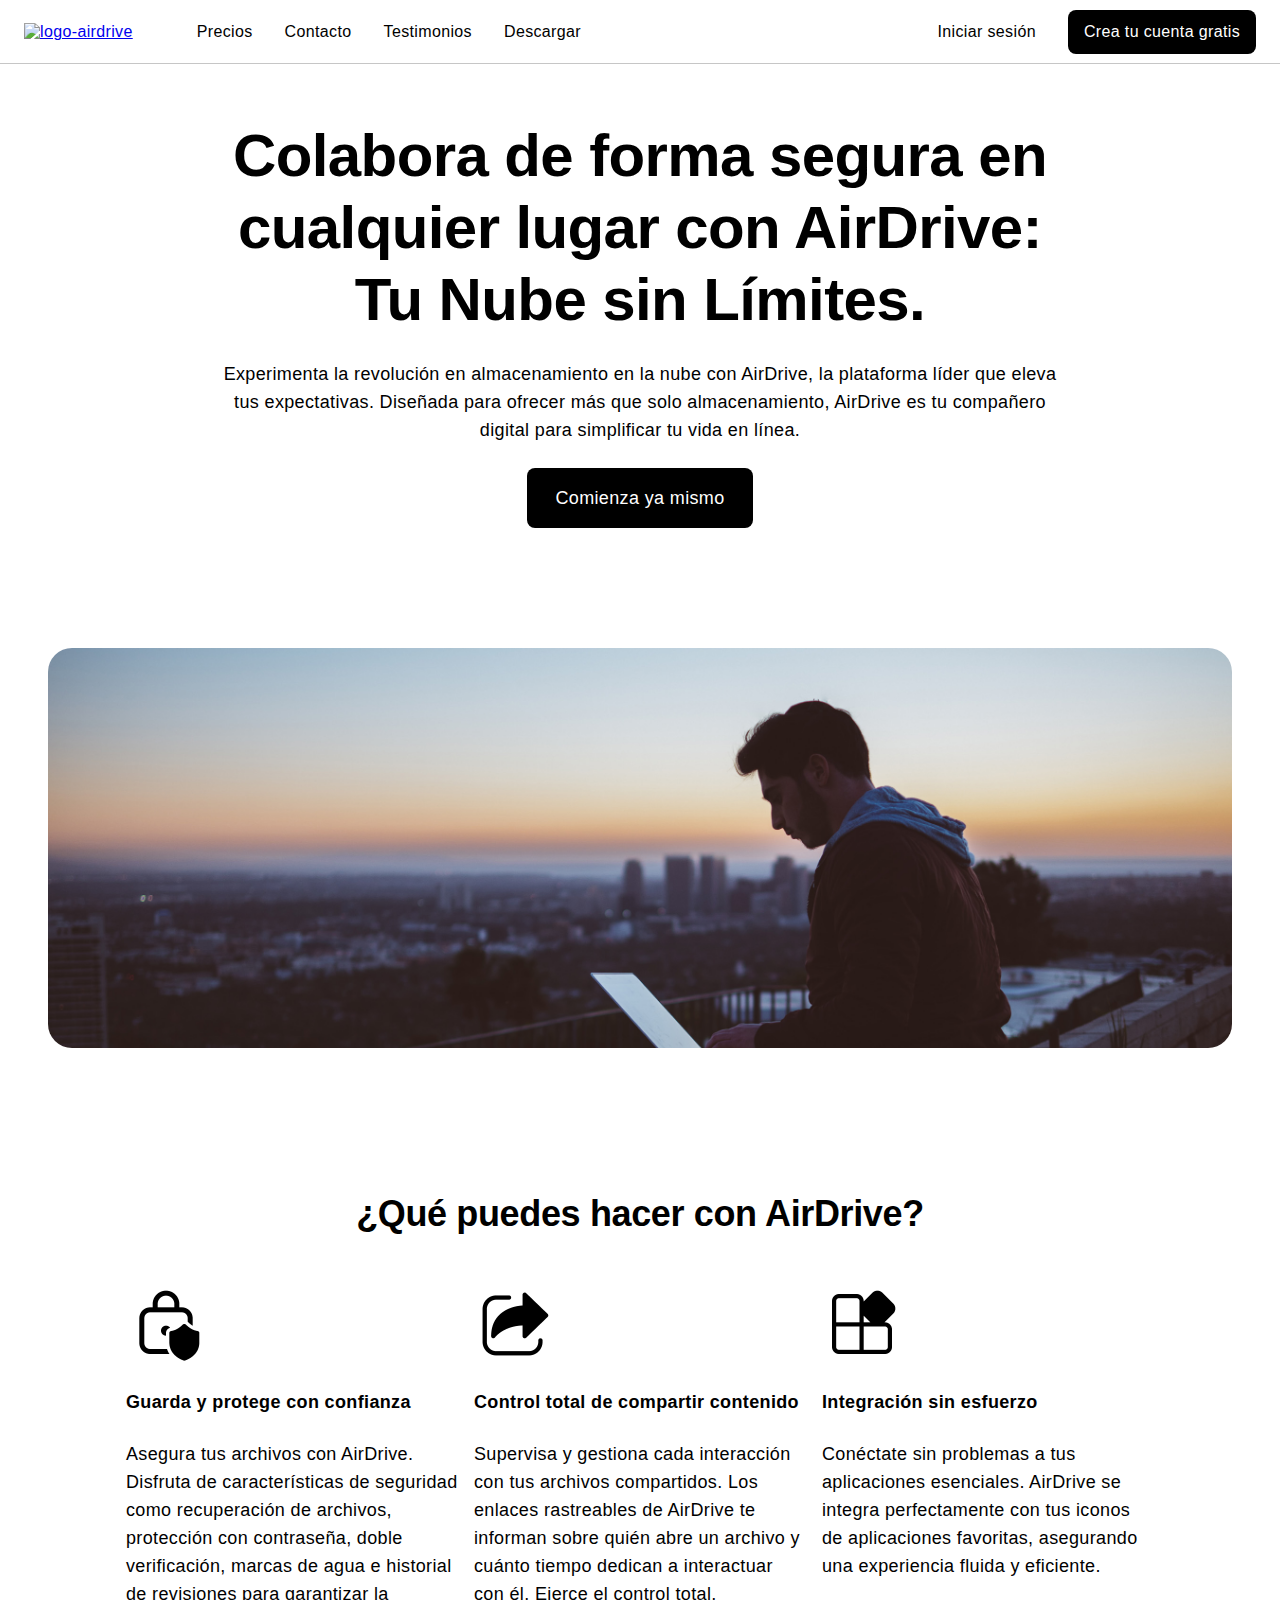
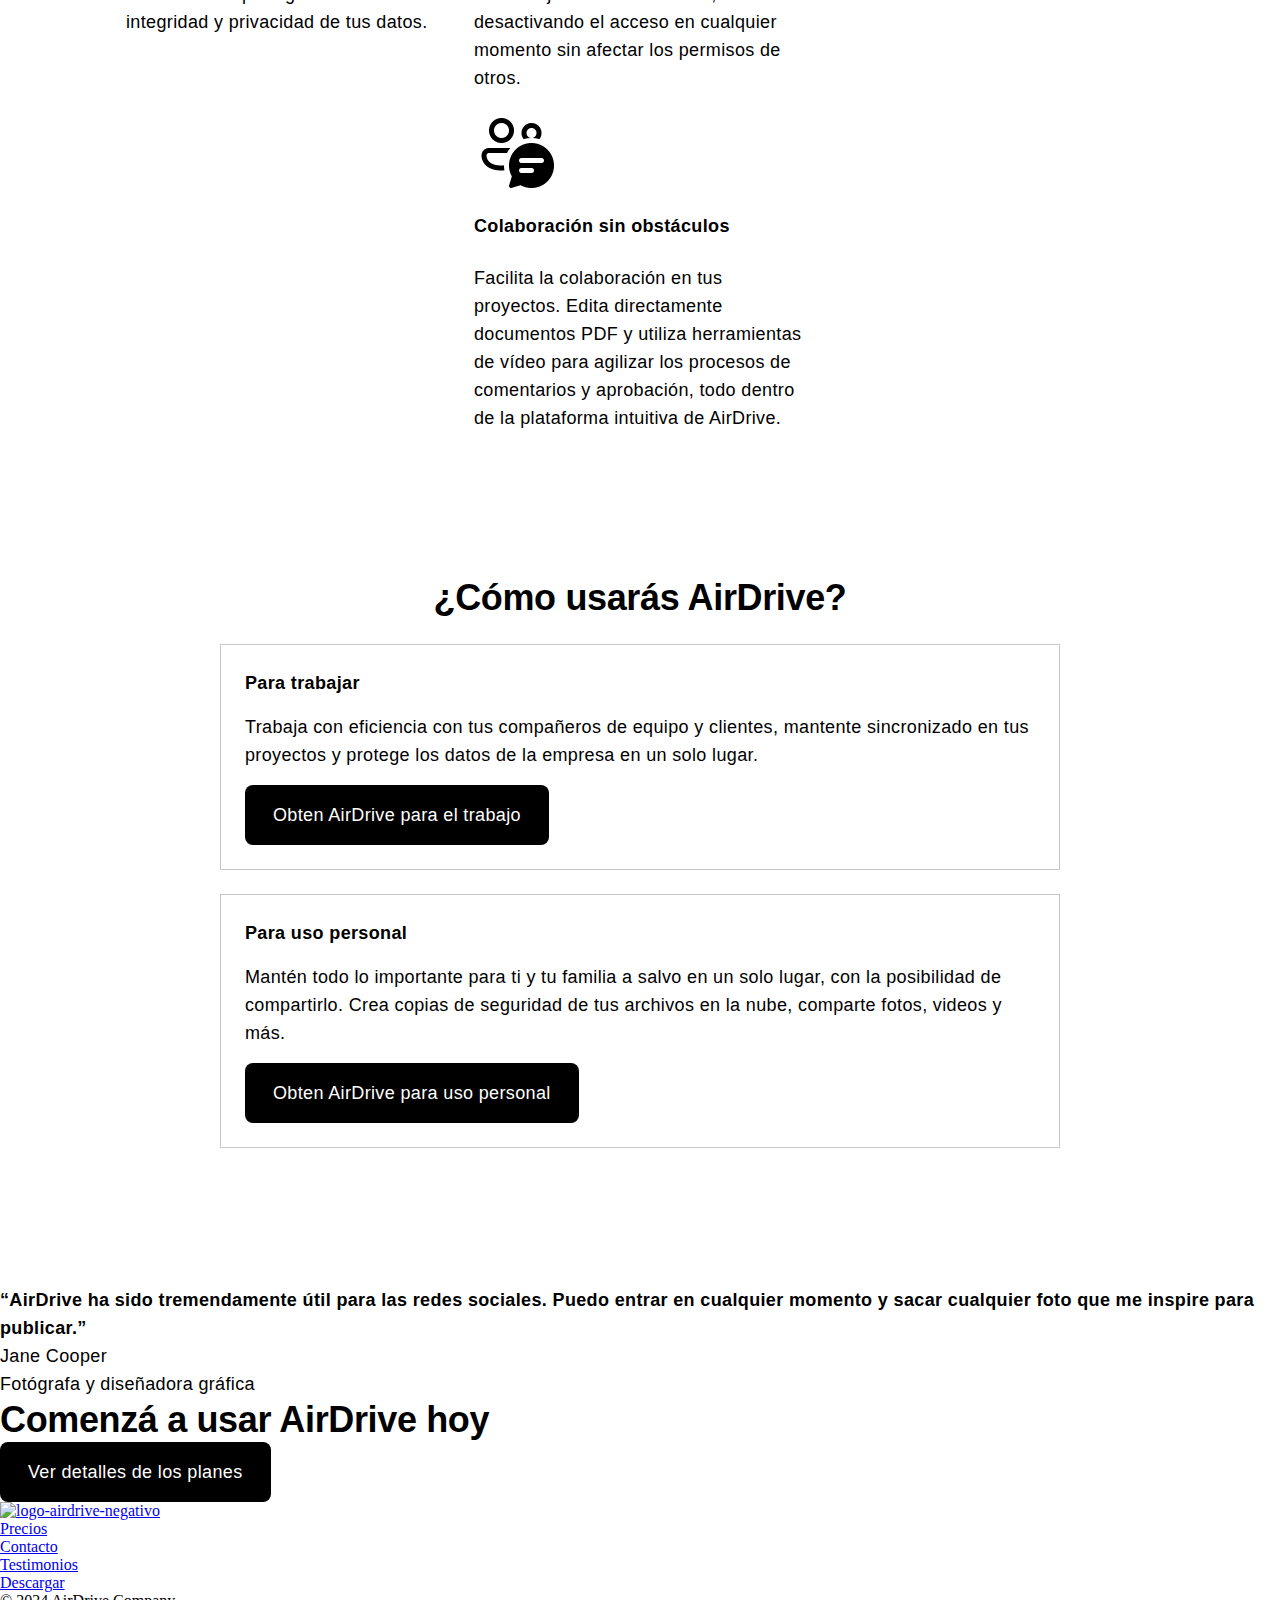
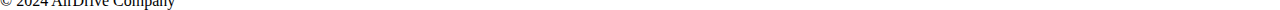
==== index.html @ 5789569b "Arreglos en html y trabajo de CSS en index" ====
<!DOCTYPE html>
<html lang="en">
  <head>
    <meta charset="UTF-8" />
    <meta name="viewport" content="width=device-width, initial-scale=1.0" />
    <link rel="stylesheet" href="styles.css" />
    <link rel="stylesheet" href="https://use.typekit.net/eij6lkj.css">
    <title>AirDrive</title>
  </head>
  <body>
    <nav class="nav">
      <div class="nav__cont--logopant">
        <a href="./index.html"><img src="../archivos/logo-airdrive.png" alt="logo-airdrive" class="nav__logo"/></a>
        <ul class="nav__pantallas">
          <li><a href="./pantallas/precios.html">Precios</a></li>
          <li><a href="./pantallas/contacto.html">Contacto</a></li>
          <li><a href="./pantallas/testimonios.html">Testimonios</a></li>
          <li><a href="./pantallas/descargar.html">Descargar</a></li>
        </ul>
      </div>

      <ul class="nav__logueo">
        <li class="nav__iniciar">Iniciar sesión</li>
        <li><button class="nav__button">Crea tu cuenta gratis</button></li>
      </ul>
    </nav>

    <div class="contenedor__header"></div>

    <header class="header__index">
      <h1 class="header__titulo--index">
        Colabora de forma segura en cualquier lugar con AirDrive: Tu Nube sin
        Límites.
      </h1>
      <p class="header__parrafo--index">
        Experimenta la revolución en almacenamiento en la nube con AirDrive, la
        plataforma líder que eleva tus expectativas. Diseñada para ofrecer más
        que solo almacenamiento, AirDrive es tu compañero digital para
        simplificar tu vida en línea.
      </p>
      <button class="header__button">Comienza ya mismo</button>
    </header>

<div class="banner__index">
  <img src="./archivos/imagen-index.jpg" alt="Hombre trabajando en el horizonte">
</div>
    

    <section class="section__index--1">
      <h2>¿Qué puedes hacer con AirDrive?</h2>

      <div class="section__contenedorindex--1">

        <div class="section__div--candado">
          <img src="./archivos/fluent_lock-shield-24-regular.png" alt="Icono candado" />
          <h3>Guarda y protege con confianza</h3>
          <p>
            Asegura tus archivos con AirDrive. Disfruta de características de
            seguridad como recuperación de archivos, protección con contraseña,
            doble verificación, marcas de agua e historial de revisiones para
            garantizar la integridad y privacidad de tus datos.
          </p>
        </div>

        <div class="section__div--compartir">
          <img src="./archivos/fluent_share-28-filled.png" alt="Icono compartir" />
          <h3>Control total de compartir contenido</h3>
          <p>
            Supervisa y gestiona cada interacción con tus archivos compartidos.
            Los enlaces rastreables de AirDrive te informan sobre quién abre un
            archivo y cuánto tiempo dedican a interactuar con él. Ejerce el
            control total, desactivando el acceso en cualquier momento sin
            afectar los permisos de otros.
          </p>
        </div>

        <div class="section__div--integraciones">
          <img src="./archivos/fluent_apps-48-filled.png" alt="Icono apps" />
          <h3>Integración sin esfuerzo</h3>
          <p>
            Conéctate sin problemas a tus aplicaciones esenciales. AirDrive se
            integra perfectamente con tus iconos de aplicaciones favoritas,
            asegurando una experiencia fluida y eficiente.
          </p>
        </div>

        <div class="section__div--colaboraciones">
          <img src="./archivos/fluent_people-chat-16-regular.png" alt="Icono chat" />
          <h3>Colaboración sin obstáculos</h3>
          <p>
            Facilita la colaboración en tus proyectos. Edita directamente
            documentos PDF y utiliza herramientas de vídeo para agilizar los
            procesos de comentarios y aprobación, todo dentro de la plataforma
            intuitiva de AirDrive.
          </p>
        </div>

      </div>

    </section>

    <section class="section__index--2">
      <h2>¿Cómo usarás AirDrive?</h2>

      <div class="section__contenedorindex--2">
        <h3>Para trabajar</h3>
        <p>Trabaja con eficiencia con tus compañeros de equipo y clientes,
          mantente sincronizado en tus proyectos y protege los datos de la
          empresa en un solo lugar.</p>
        <button>Obten AirDrive para el trabajo</button>
      </div>

      <div class="section__contenedorindex--2">
        <h3>Para uso personal</h3>
        <p>Mantén todo lo importante para ti y tu familia a salvo en un solo
          lugar, con la posibilidad de compartirlo. Crea copias de seguridad de
          tus archivos en la nube, comparte fotos, videos y más.</p>
        <button>Obten AirDrive para uso personal</button>
      </div>
    </section>

    <section>
      <img src="" alt="" />
      <h3>
        “AirDrive ha sido tremendamente útil para las redes sociales. Puedo
        entrar en cualquier momento y sacar cualquier foto que me inspire para
        publicar.”
      </h3>
      <p>Jane Cooper</p>
      <p class="caption">Fotógrafa y diseñadora gráfica</p>
    </section>

    <div>
      <h2>Comenzá a usar AirDrive hoy</h2>
      <button>Ver detalles de los planes</button>
    </div>

    <footer>
      <a href="./index.html"
        ><img
          src="./archivos/logo-airdrive-negativo.png"
          alt="logo-airdrive-negativo"
      /></a>
      <ul>
        <li><a href="./pantallas/precios.html">Precios</a></li>
        <li><a href="./pantallas/contacto.html">Contacto</a></li>
        <li><a href="./pantallas/testimonios.html">Testimonios</a></li>
        <li><a href="./pantallas/descargar.html">Descargar</a></li>
        <li>© 2024 AirDrive Company</li>
      </ul>
    </footer>
  </body>
</html>
---- styles.css ----
/* Reset básico */
* {
    margin: 0;
    padding: 0;
    box-sizing: border-box;
  }


/* Tipografías */

  h1 {
    font-family: "neue-haas-grotesk-display", sans-serif;
    font-size: 60px;
    font-style: normal;
    font-weight: 600;
    line-height: 72px;
    letter-spacing: -0.6px;
    color: black;
  }

  h2 {
    font-family: "neue-haas-grotesk-display", sans-serif;
    font-size: 36px;
    font-style: normal;
    font-weight: 600;
    line-height: 44px;
    letter-spacing: -0.36px;
    color: black;
  }

  h3 {
    font-family: "neue-haas-grotesk-display", sans-serif;
    color: black;
    font-size: 18px;
    font-style: normal;
    font-weight: 600;
    line-height: 28px;
    letter-spacing: 0.36px;
  }

  p {
    font-family: "neue-haas-grotesk-display", sans-serif;
    font-size: 18px;
    font-weight: 450;
    line-height: 28px;
    letter-spacing: 0.36px;
  }

/* Elementos */

  button {
    display: flex;
    padding: 16px 28px;
    justify-content: center;
    align-items: center;
    gap: 12px;
    font-family: "neue-haas-grotesk-display", sans-serif;
    font-size: 18px;
    font-style: normal;
    font-weight: 500;
    line-height: 28px;
    letter-spacing: 0.36px;
    background-color: black;
    color: white;
    border-radius: 8px;
    border: none;
    outline: none;
    width: auto;
    max-width: fit-content;
  }
  
  /* Barra de navegación */

.nav {
    background-color: white;
    display: flex;
    height: 64px;
    padding: 0px 24px;
    justify-content: space-between;
    align-items: center;
    border-bottom: 1px solid #C6C6C6;
    position: fixed;
    top: 0;
    width: 100%;
    z-index: 1000;
    font-family: "neue-haas-grotesk-display", sans-serif;
    font-size: 16px;
    font-weight: 400;
    letter-spacing: 0.36px;
    text-decoration: none;
}

button:hover {
    background-color: blue;
    cursor:pointer;
}

.nav__cont--logopant {
    display: flex;
    align-items: center;
    gap: 64px;
}

.nav__pantallas {
    display: flex;
    align-items: flex-start;
    gap: 32px;
    list-style:none;
}

.nav__pantallas li a {
    text-decoration: none;
    color: black;
}

.nav__pantallas li a:hover {
    text-decoration: underline;
}

.nav__logo {
    width: 140px;
}

.nav__logueo {
    display: flex;
    align-items: center;
    gap: 32px;
    list-style:none;
}

.nav__iniciar:hover {
    text-decoration: underline;
    cursor:pointer;
}

.nav__button {
    background-color: black;
    color: white;
    font-family: "neue-haas-grotesk-display", sans-serif;
    font-size: 16px;
    font-weight: 500;
    letter-spacing: 0.36px;
    text-decoration: none;
    padding: 8px 16px;
    border-radius: 8px;
    border: none;
    outline: none;
}

.nav__button:hover {
    background-color: blue;
    cursor:pointer;
}


/* Header */

.contenedor__header {
    margin-top: 120px;
    width: 100%;
    background-color: white;
}

.header__index {
    display: flex;
    align-items: center;
    flex-direction: column;
    justify-content: center;
    box-sizing: border-box;
    gap: 24px;
  }

.header__titulo--index {
    text-align: center;
    font-style: normal;
    box-sizing: border-box;
    max-width: 840px;
  }

.header__parrafo--index {
    width: 100%;
    text-align: center;
    max-width: 840px;
}

/* Banner index */

.banner__index {
  display: flex;
  justify-content: center;
  align-items: center;
  margin: auto;
  padding: 120px 48px;
  max-width: 1376px;
  border-radius: 24px;
}

.banner__index img {
  width: 100%;
  height: 400px;
  border-radius: 24px;
  object-fit: cover;
  object-position: top center;
}

/* Section index 1 */

.section__index--1 {
  display: flex;
  flex-direction: column;
  align-items: center;
  gap: 48px;
  padding: 24px;
}

.section__contenedorindex--1 {
  display: flex;
  align-items: flex-start;
  box-sizing: border-box;
  justify-content: center;
  gap: 16px;
  flex-wrap: wrap;
}

.section__contenedorindex--1 img {
  width: 80px;
  height: 80px;
}

.section__div--candado {
  display: flex;
  width: 332px;
  flex-direction: column;
  align-items: flex-start;
  gap: 24px;
}

.section__div--compartir {
  display: flex;
  width: 332px;
  flex-direction: column;
  align-items: flex-start;
  gap: 24px;
}

.section__div--integraciones {
  display: flex;
  width: 332px;
  flex-direction: column;
  align-items: flex-start;
  gap: 24px;
}

.section__div--colaboraciones {
  display: flex;
  width: 332px;
  flex-direction: column;
  align-items: flex-start;
  gap: 24px;
}

/* Section index 2 */

.section__index--2 {
  display: flex;
  flex-direction: column;
  align-items: center;
  gap: 24px;
  margin: auto;
  padding: 120px 24px;
}

.section__contenedorindex--2 {
  display: flex;
  align-items: flex-start;
  padding: 24px;
  flex-direction: column;
  gap: 16px;
  border: 1px solid #C6C6C6;
  max-width: 840px;
}
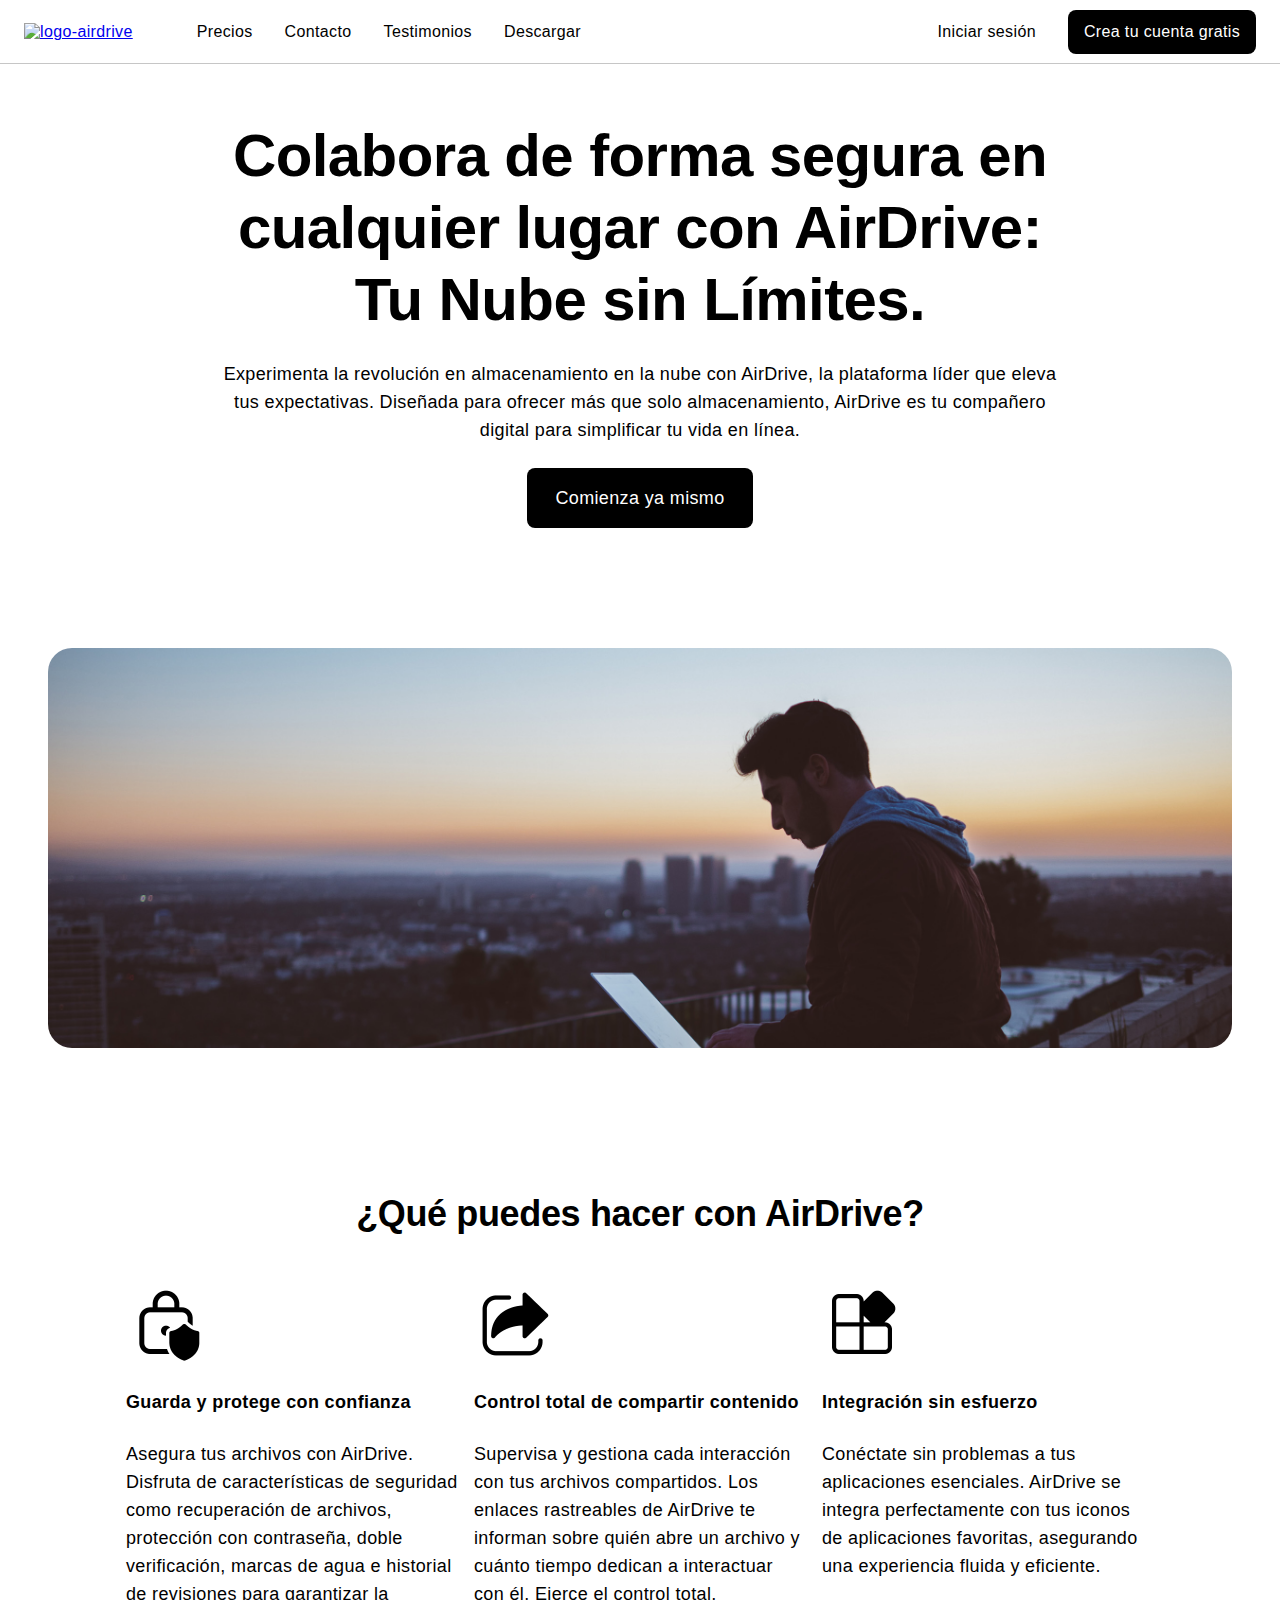
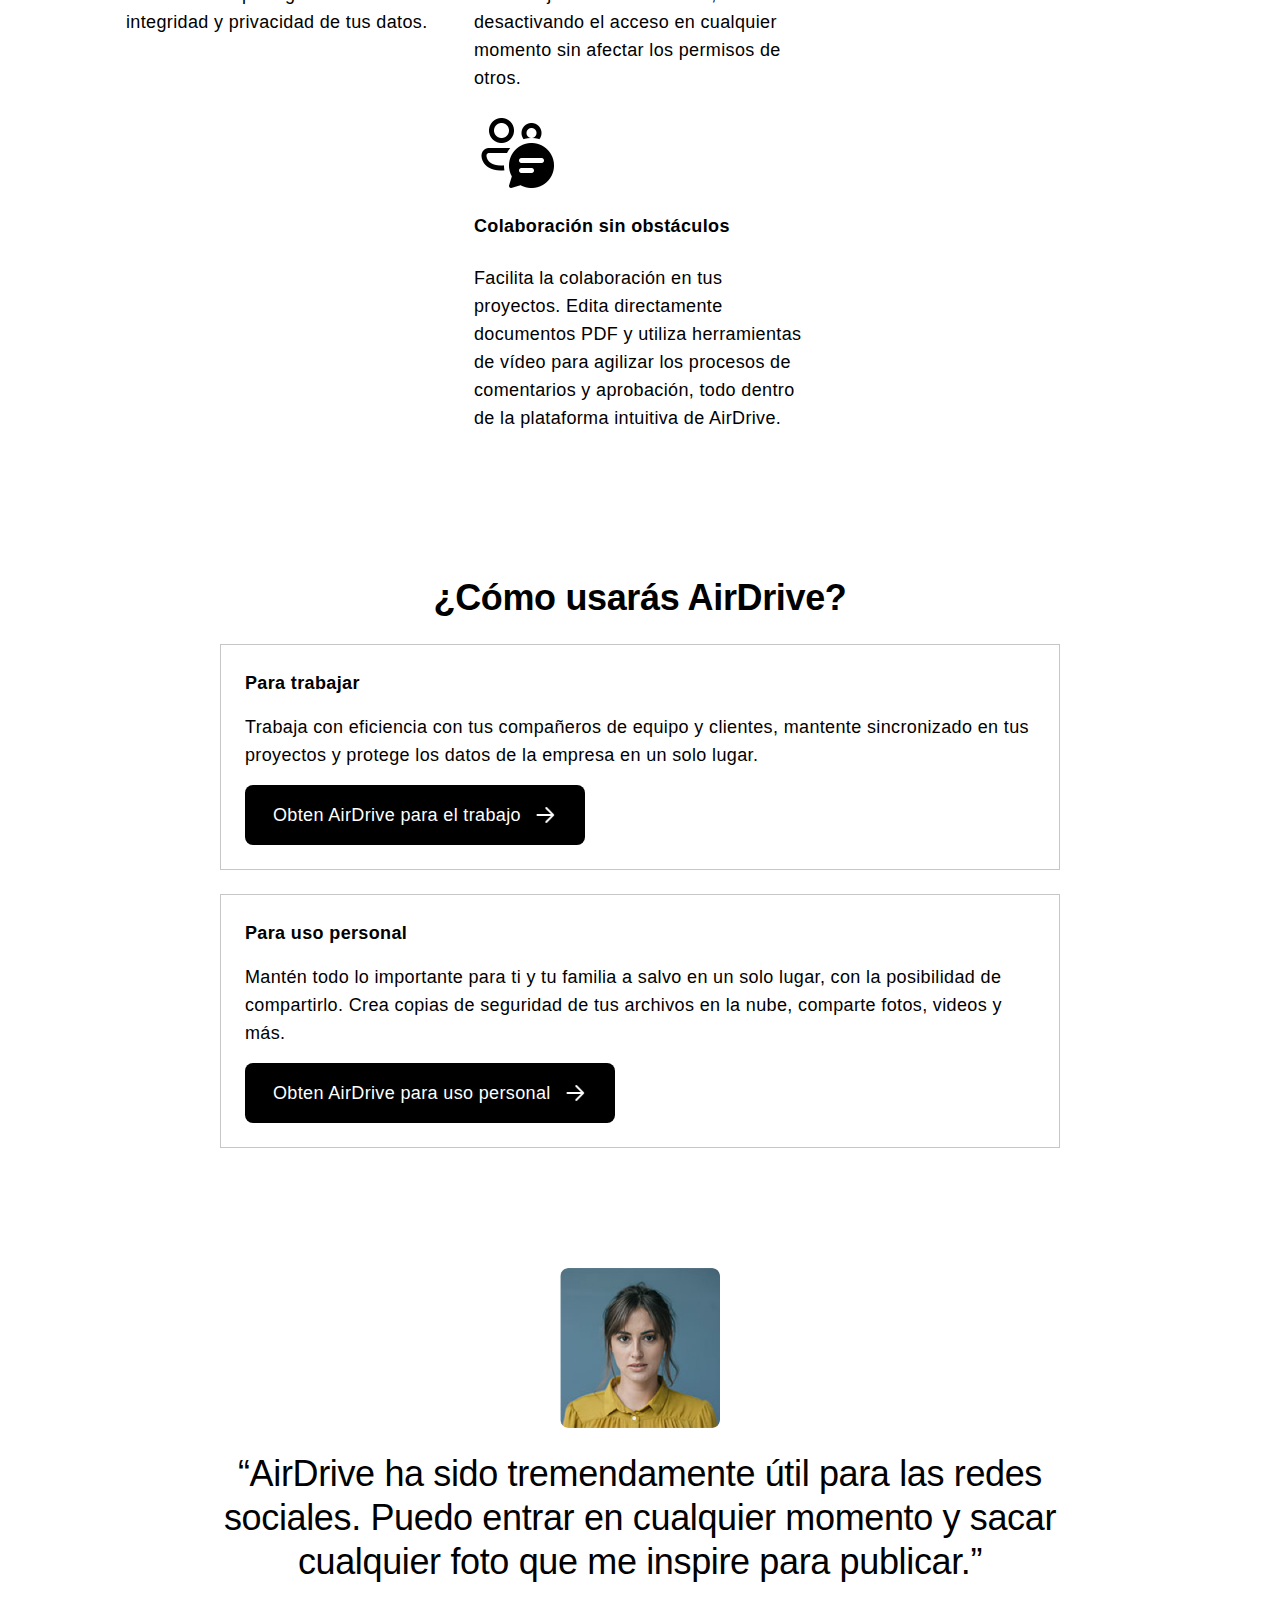
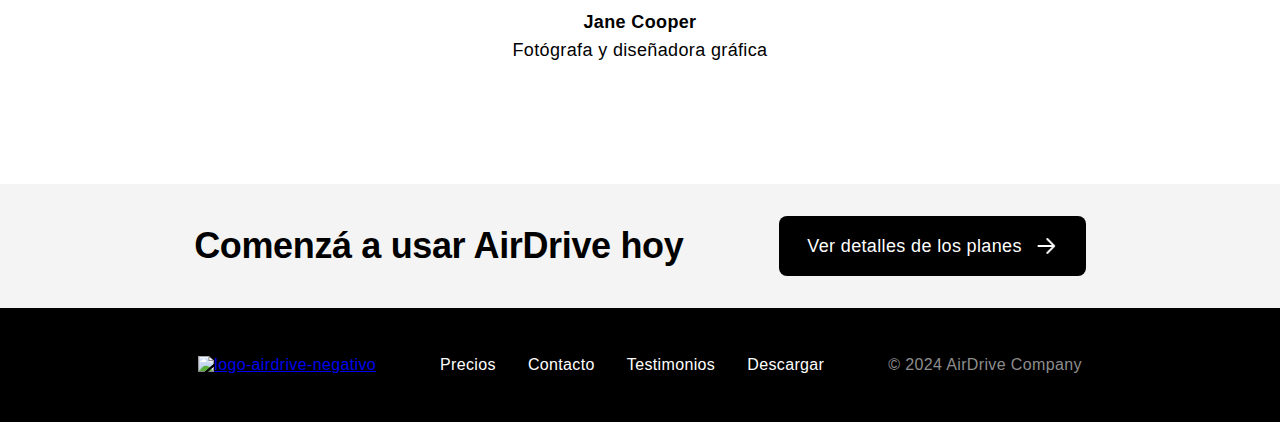
==== commit b5018970: "Index completo, incluye footer y nav" ====
--- a/index.html
+++ b/index.html
@@ -4,13 +4,18 @@
     <meta charset="UTF-8" />
     <meta name="viewport" content="width=device-width, initial-scale=1.0" />
     <link rel="stylesheet" href="styles.css" />
-    <link rel="stylesheet" href="https://use.typekit.net/eij6lkj.css">
+    <link rel="stylesheet" href="https://use.typekit.net/eij6lkj.css" />
     <title>AirDrive</title>
   </head>
   <body>
     <nav class="nav">
       <div class="nav__cont--logopant">
-        <a href="./index.html"><img src="../archivos/logo-airdrive.png" alt="logo-airdrive" class="nav__logo"/></a>
+        <a href="./index.html"
+          ><img
+            src="../archivos/logo-airdrive.png"
+            alt="logo-airdrive"
+            class="nav__logo"
+        /></a>
         <ul class="nav__pantallas">
           <li><a href="./pantallas/precios.html">Precios</a></li>
           <li><a href="./pantallas/contacto.html">Contacto</a></li>
@@ -41,18 +46,22 @@
       <button class="header__button">Comienza ya mismo</button>
     </header>
 
-<div class="banner__index">
-  <img src="./archivos/imagen-index.jpg" alt="Hombre trabajando en el horizonte">
-</div>
-    
+    <div class="banner__index">
+      <img
+        src="./archivos/imagen-index.jpg"
+        alt="Hombre trabajando en el horizonte"
+      />
+    </div>
 
     <section class="section__index--1">
       <h2>¿Qué puedes hacer con AirDrive?</h2>
 
       <div class="section__contenedorindex--1">
-
         <div class="section__div--candado">
-          <img src="./archivos/fluent_lock-shield-24-regular.png" alt="Icono candado" />
+          <img
+            src="./archivos/fluent_lock-shield-24-regular.png"
+            alt="Icono candado"
+          />
           <h3>Guarda y protege con confianza</h3>
           <p>
             Asegura tus archivos con AirDrive. Disfruta de características de
@@ -63,7 +72,10 @@
         </div>
 
         <div class="section__div--compartir">
-          <img src="./archivos/fluent_share-28-filled.png" alt="Icono compartir" />
+          <img
+            src="./archivos/fluent_share-28-filled.png"
+            alt="Icono compartir"
+          />
           <h3>Control total de compartir contenido</h3>
           <p>
             Supervisa y gestiona cada interacción con tus archivos compartidos.
@@ -85,7 +97,10 @@
         </div>
 
         <div class="section__div--colaboraciones">
-          <img src="./archivos/fluent_people-chat-16-regular.png" alt="Icono chat" />
+          <img
+            src="./archivos/fluent_people-chat-16-regular.png"
+            alt="Icono chat"
+          />
           <h3>Colaboración sin obstáculos</h3>
           <p>
             Facilita la colaboración en tus proyectos. Edita directamente
@@ -94,9 +109,7 @@
             intuitiva de AirDrive.
           </p>
         </div>
-
       </div>
-
     </section>
 
     <section class="section__index--2">
@@ -104,50 +117,83 @@
 
       <div class="section__contenedorindex--2">
         <h3>Para trabajar</h3>
-        <p>Trabaja con eficiencia con tus compañeros de equipo y clientes,
+        <p>
+          Trabaja con eficiencia con tus compañeros de equipo y clientes,
           mantente sincronizado en tus proyectos y protege los datos de la
-          empresa en un solo lugar.</p>
-        <button>Obten AirDrive para el trabajo</button>
+          empresa en un solo lugar.
+        </p>
+        <button>
+          Obten AirDrive para el trabajo<img
+            src="./archivos/fluent_arrow-left-24-filled.png"
+            alt="Flecha"
+            class="img__flecha"
+          />
+        </button>
       </div>
 
       <div class="section__contenedorindex--2">
         <h3>Para uso personal</h3>
-        <p>Mantén todo lo importante para ti y tu familia a salvo en un solo
+        <p>
+          Mantén todo lo importante para ti y tu familia a salvo en un solo
           lugar, con la posibilidad de compartirlo. Crea copias de seguridad de
-          tus archivos en la nube, comparte fotos, videos y más.</p>
-        <button>Obten AirDrive para uso personal</button>
+          tus archivos en la nube, comparte fotos, videos y más.
+        </p>
+        <button>
+          Obten AirDrive para uso personal<img
+            src="./archivos/fluent_arrow-left-24-filled.png"
+            alt="Flecha"
+            class="img__flecha"
+          />
+        </button>
       </div>
     </section>
 
-    <section>
-      <img src="" alt="" />
-      <h3>
-        “AirDrive ha sido tremendamente útil para las redes sociales. Puedo
-        entrar en cualquier momento y sacar cualquier foto que me inspire para
-        publicar.”
-      </h3>
-      <p>Jane Cooper</p>
-      <p class="caption">Fotógrafa y diseñadora gráfica</p>
+    <section class="section__index--3">
+      <img src="./archivos/foto-perfil.jpg" alt="Foto perfil" />
+      <p>
+        <span class="section__discurso"
+          >“AirDrive ha sido tremendamente útil para las redes sociales. Puedo
+          entrar en cualquier momento y sacar cualquier foto que me inspire para
+          publicar.”</span
+        >
+      </p>
+
+      <div class="section__nombre">
+        <p><span class="section__nombrebold">Jane Cooper</span></p>
+        <p class="caption">Fotógrafa y diseñadora gráfica</p>
+      </div>
     </section>
 
-    <div>
+    <div class="section__contenedorindex--4">
       <h2>Comenzá a usar AirDrive hoy</h2>
-      <button>Ver detalles de los planes</button>
+      <button>
+        Ver detalles de los planes<img
+          src="./archivos/fluent_arrow-left-24-filled.png"
+          alt="Flecha"
+          class="img__flecha"
+        />
+      </button>
     </div>
 
     <footer>
-      <a href="./index.html"
-        ><img
-          src="./archivos/logo-airdrive-negativo.png"
-          alt="logo-airdrive-negativo"
-      /></a>
-      <ul>
-        <li><a href="./pantallas/precios.html">Precios</a></li>
-        <li><a href="./pantallas/contacto.html">Contacto</a></li>
-        <li><a href="./pantallas/testimonios.html">Testimonios</a></li>
-        <li><a href="./pantallas/descargar.html">Descargar</a></li>
-        <li>© 2024 AirDrive Company</li>
-      </ul>
+      <div class="footer__contenedor">
+        <a href="./index.html"
+          ><img
+            src="./archivos/logo-airdrive-negativo.png"
+            alt="logo-airdrive-negativo"
+            class="footer__logo"
+        /></a>
+        <ul class="footer__pantallas">
+          <li><a href="./pantallas/precios.html">Precios</a></li>
+          <li><a href="./pantallas/contacto.html">Contacto</a></li>
+          <li><a href="./pantallas/testimonios.html">Testimonios</a></li>
+          <li><a href="./pantallas/descargar.html">Descargar</a></li>
+        </ul>
+
+        <div class="footer__derechos">
+          <li>© 2024 AirDrive Company</li>
+        </div>
+      </div>
     </footer>
   </body>
 </html>
--- a/styles.css
+++ b/styles.css
@@ -153,6 +153,60 @@
 }
 
 
+/* Footer */
+
+footer {
+  display: flex;
+  width: 100%;
+  padding: 48px 24px;
+  justify-content: space-between;
+  align-items: center;
+  font-family: "neue-haas-grotesk-display", sans-serif;
+  font-size: 16px;
+  font-weight: 400;
+  letter-spacing: 0.36px;
+  text-decoration: none;
+  bottom: 0;
+  background-color: black;
+}
+
+.footer__contenedor {
+  display: flex;
+  justify-content: space-between;
+  align-items: center;
+  align-self: stretch;
+  margin: auto;
+  gap: 64px;
+}
+
+.footer__pantallas {
+  display: flex;
+  justify-content: center;
+  align-items: center;
+  gap: 32px;
+  list-style:none;
+}
+
+.footer__pantallas li a {
+  text-decoration: none;
+  color: white;
+}
+
+.footer__pantallas li a:hover {
+  text-decoration: underline;
+}
+
+.footer__logo {
+  width: 140px;
+}
+
+.footer__derechos {
+  color: #8D8D8D;
+  text-align: left;
+  list-style:none;
+}
+
+
 /* Header */
 
 .contenedor__header {
@@ -279,3 +333,57 @@
   border: 1px solid #C6C6C6;
   max-width: 840px;
 }
+
+
+/* Section index 3 */
+
+.section__index--3 {
+  display: flex;
+  flex-direction: column;
+  align-items: center;
+  text-align: center;
+  gap: 24px;
+  max-width: 840px;
+  margin: auto;
+}
+
+.section__index--3 img {
+  width: 160px;
+  height: 160px;
+  border-radius: 8px;
+}
+
+.section__discurso {
+  font-family: "neue-haas-grotesk-display", sans-serif;
+  font-size: 36px;
+  font-weight: 450;
+  line-height: 44px;
+  letter-spacing: -0.36px;
+}
+
+.section__nombrebold {
+  font-weight: 600;
+}
+
+.section__nombre {
+  display: flex;
+  flex-direction: column;
+  align-items: center;
+}
+
+/* Section index 4 */
+
+.section__contenedorindex--4 {
+  display: flex;
+  justify-content: center;
+  align-items: center;
+  gap: 96px;
+  margin-top: 120px;
+  padding: 32px 0px;
+  background-color: #F4F4F4;
+}
+
+.img__flecha {
+  width: 24px;
+  height: 24px;
+}
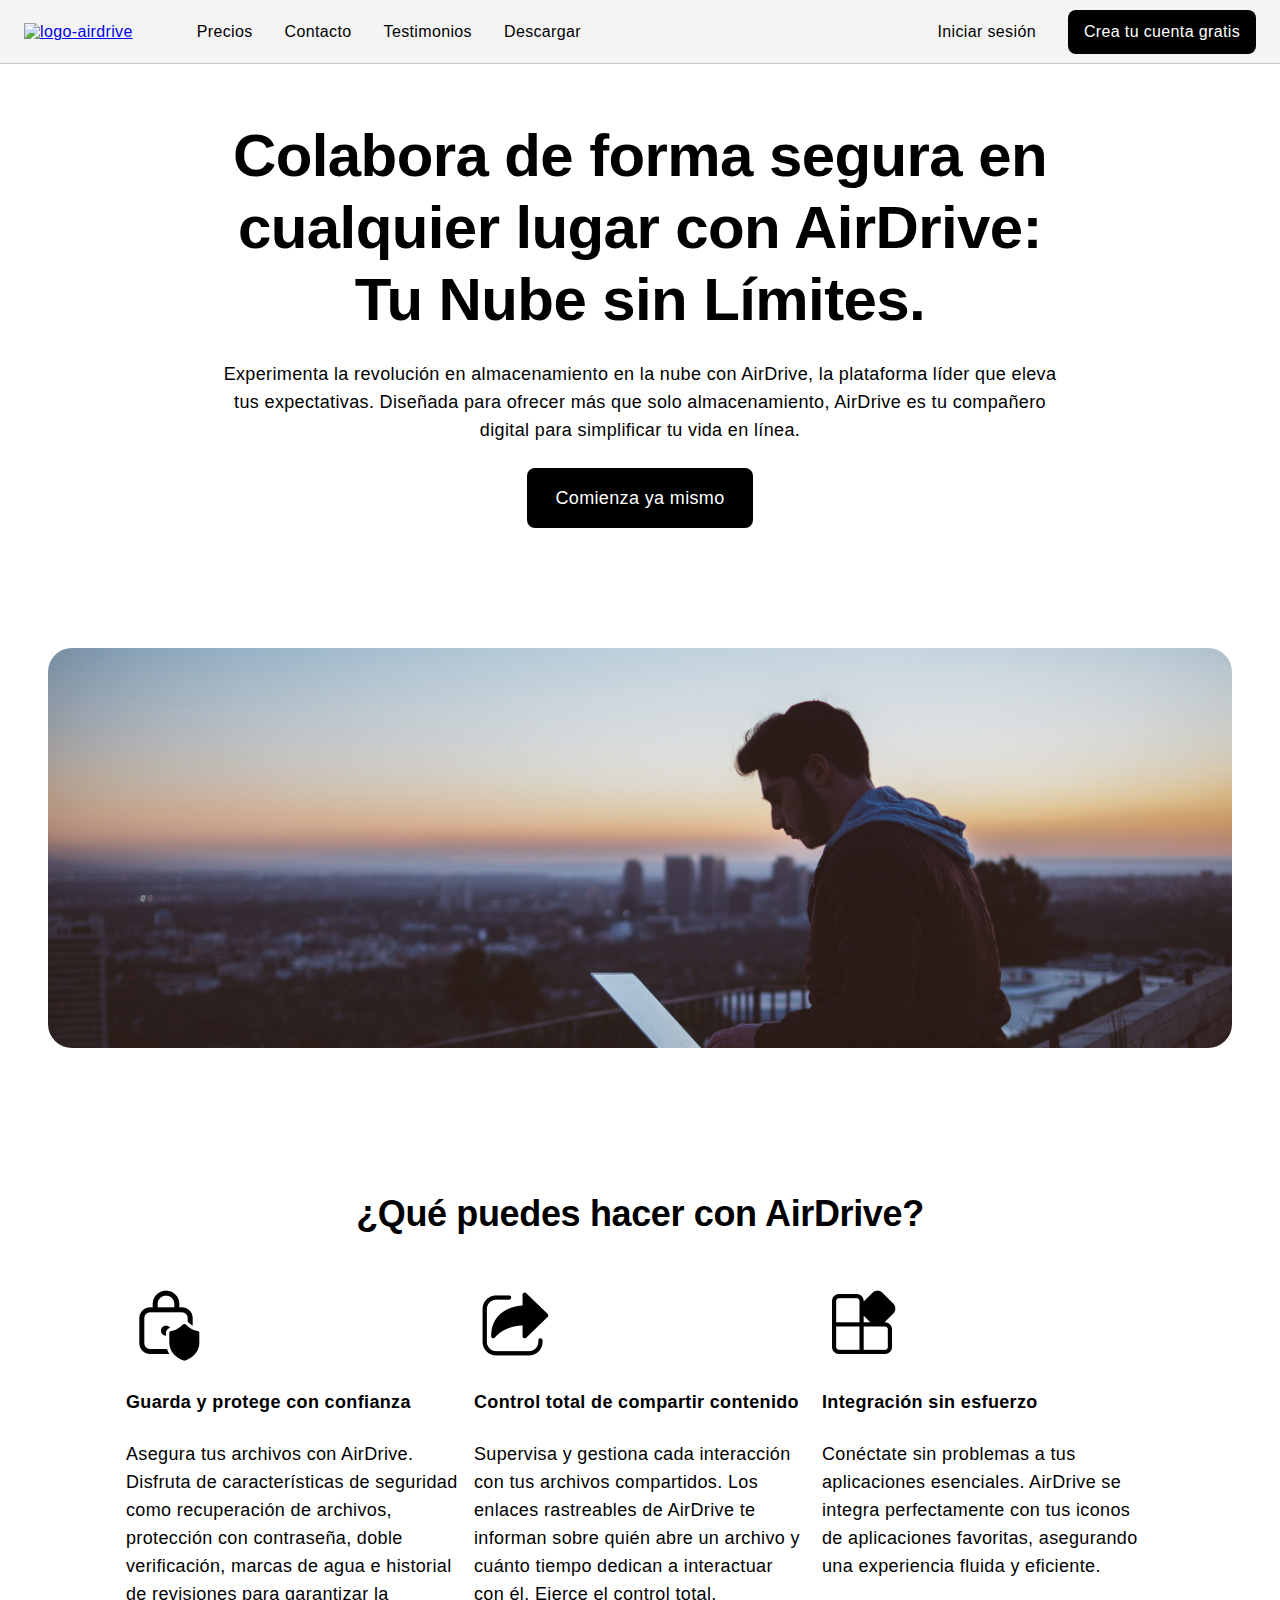
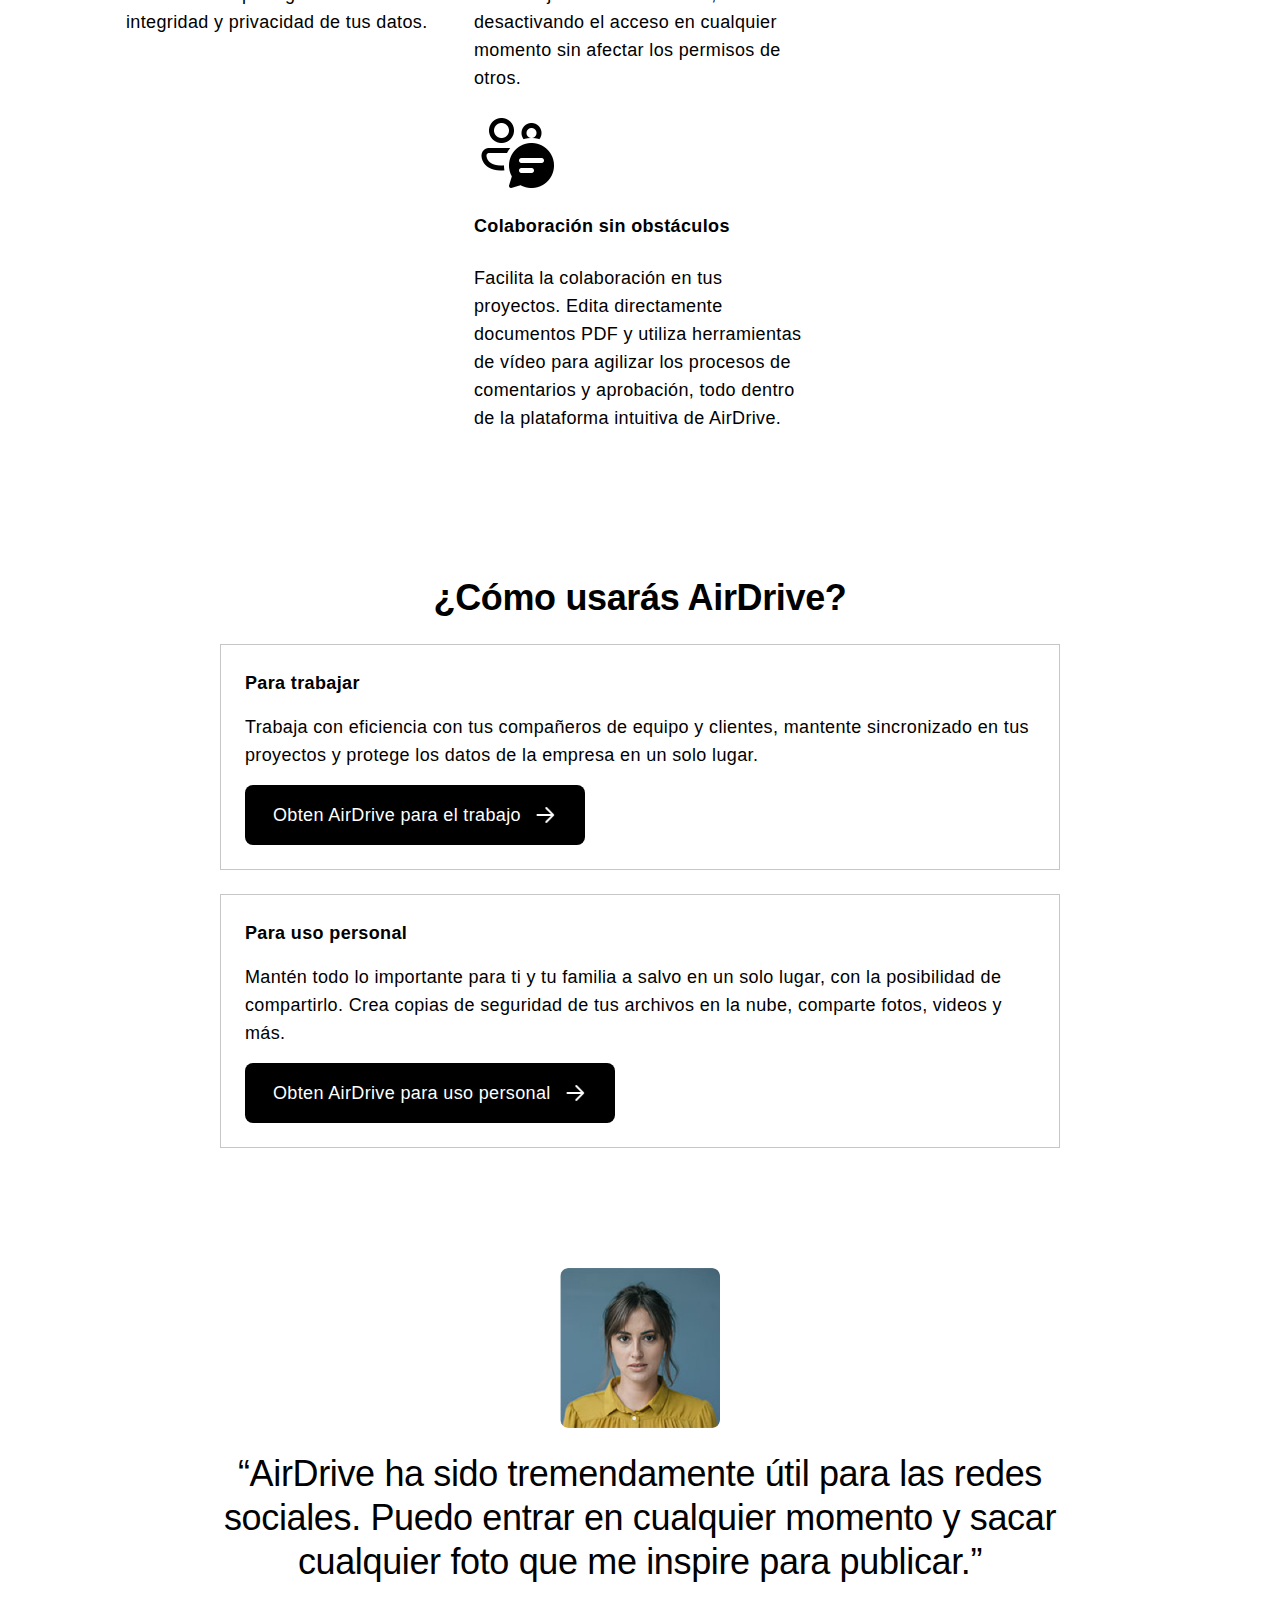
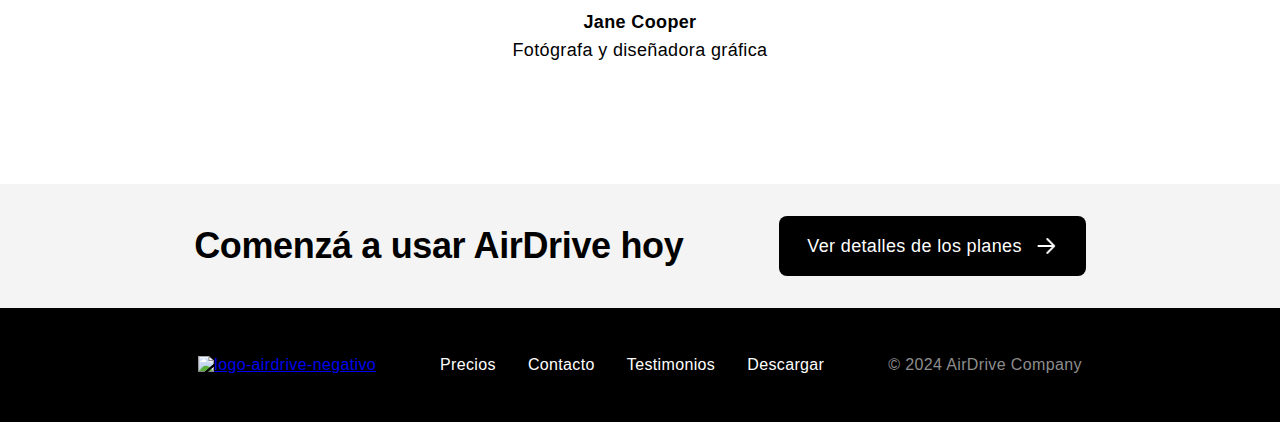
==== commit 67537103: "Retoques en el CSS de color" ====
--- a/index.html
+++ b/index.html
@@ -43,7 +43,7 @@
         que solo almacenamiento, AirDrive es tu compañero digital para
         simplificar tu vida en línea.
       </p>
-      <button class="header__button">Comienza ya mismo</button>
+      <button>Comienza ya mismo</button>
     </header>
 
     <div class="banner__index">
--- a/styles.css
+++ b/styles.css
@@ -3,6 +3,11 @@
     margin: 0;
     padding: 0;
     box-sizing: border-box;
+  }
+
+  ::selection {
+    background-color: #53389E;
+    color: #ffffff;
   }
 
 
@@ -68,11 +73,16 @@
     width: auto;
     max-width: fit-content;
   }
+
+  button:hover {
+    background-color: #53389E;
+    cursor:pointer;
+}
   
   /* Barra de navegación */
 
 .nav {
-    background-color: white;
+    background-color: #F4F4F4;
     display: flex;
     height: 64px;
     padding: 0px 24px;
@@ -90,11 +100,6 @@
     text-decoration: none;
 }
 
-button:hover {
-    background-color: blue;
-    cursor:pointer;
-}
-
 .nav__cont--logopant {
     display: flex;
     align-items: center;
@@ -148,7 +153,7 @@
 }
 
 .nav__button:hover {
-    background-color: blue;
+    background-color: #53389E;
     cursor:pointer;
 }
 
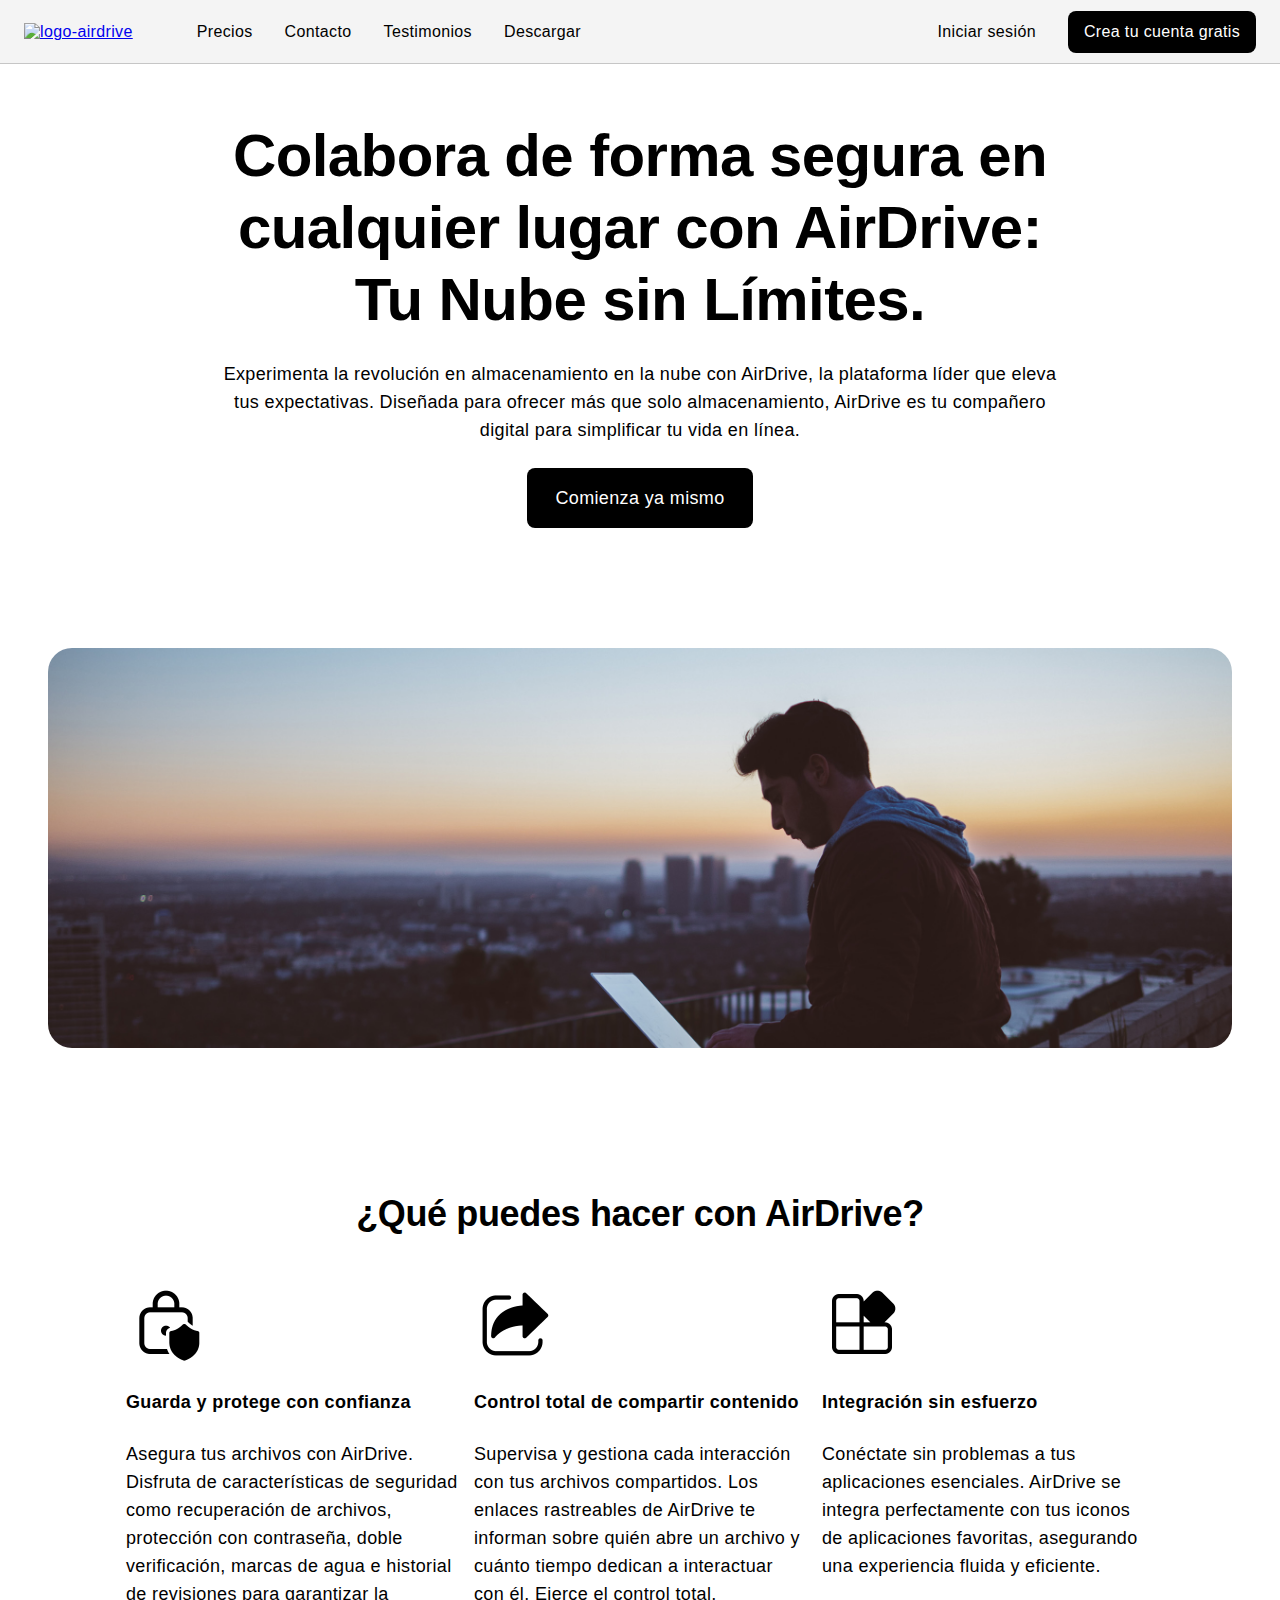
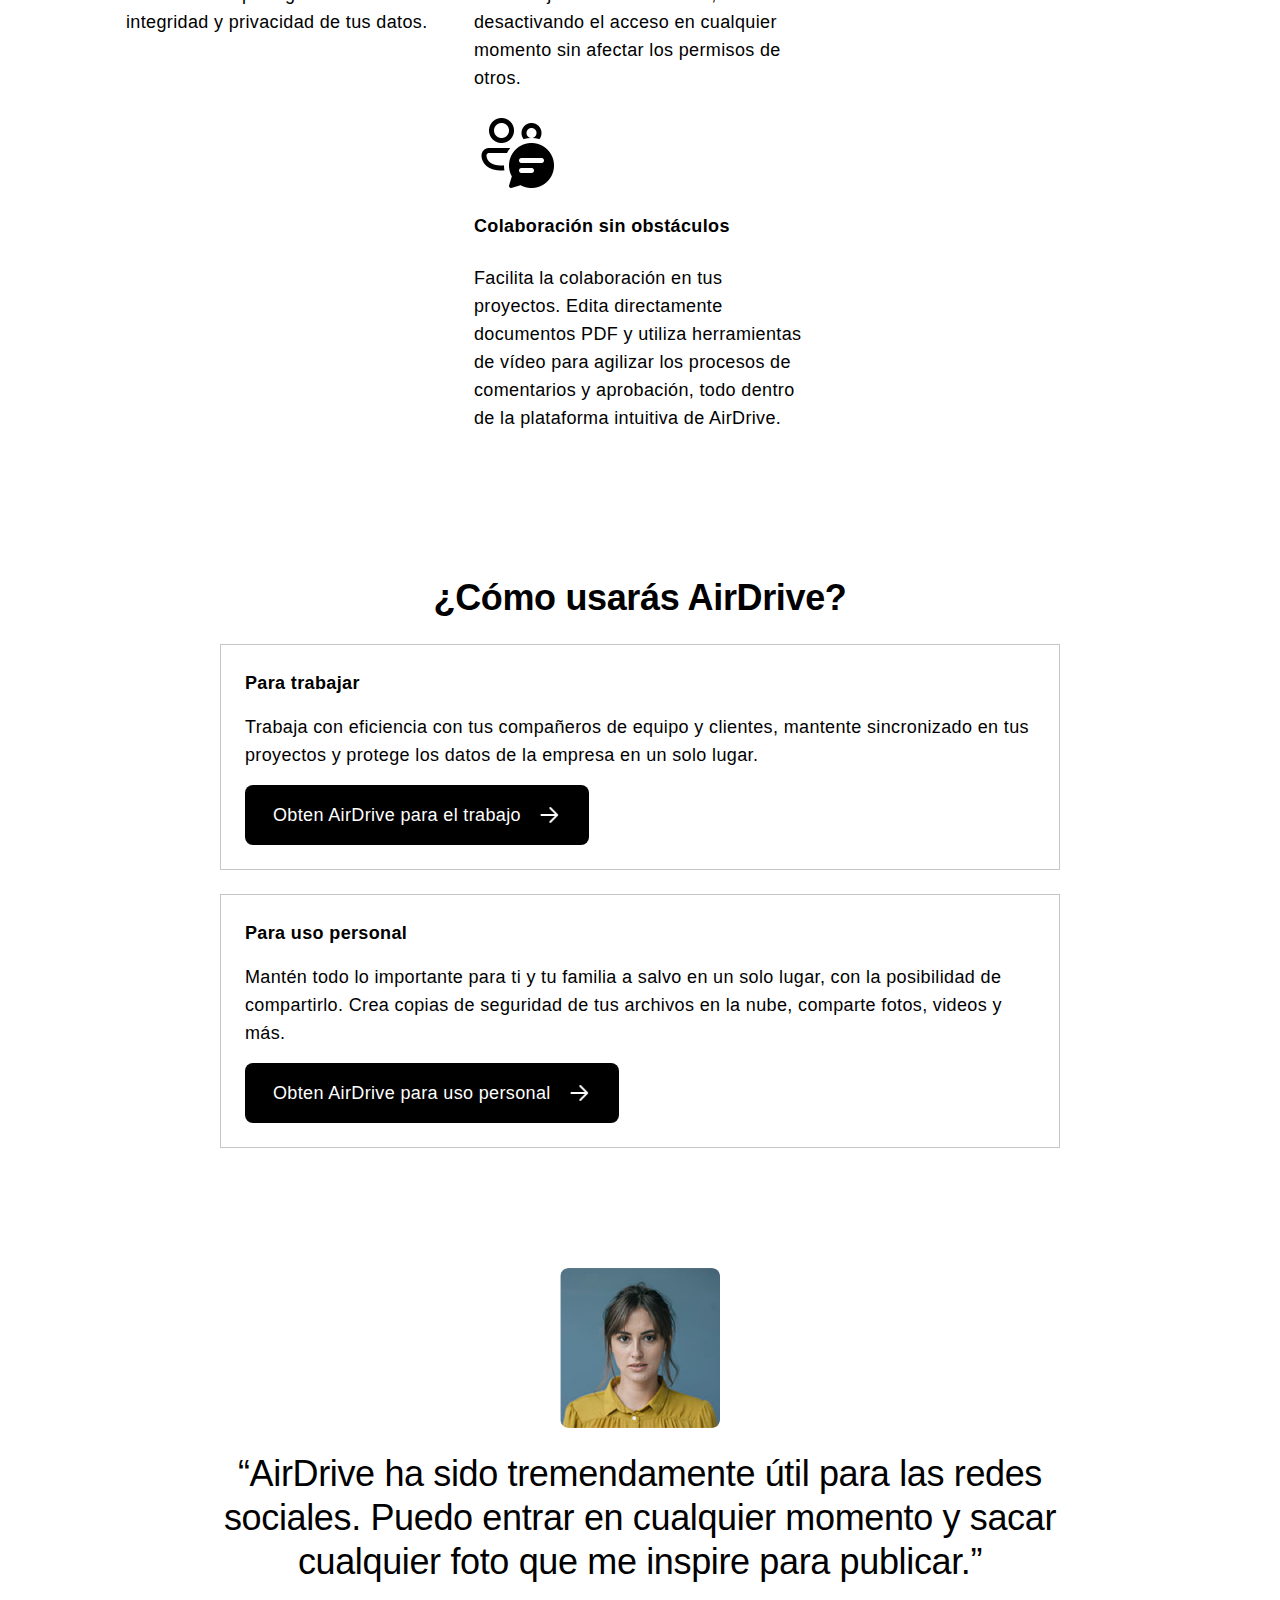
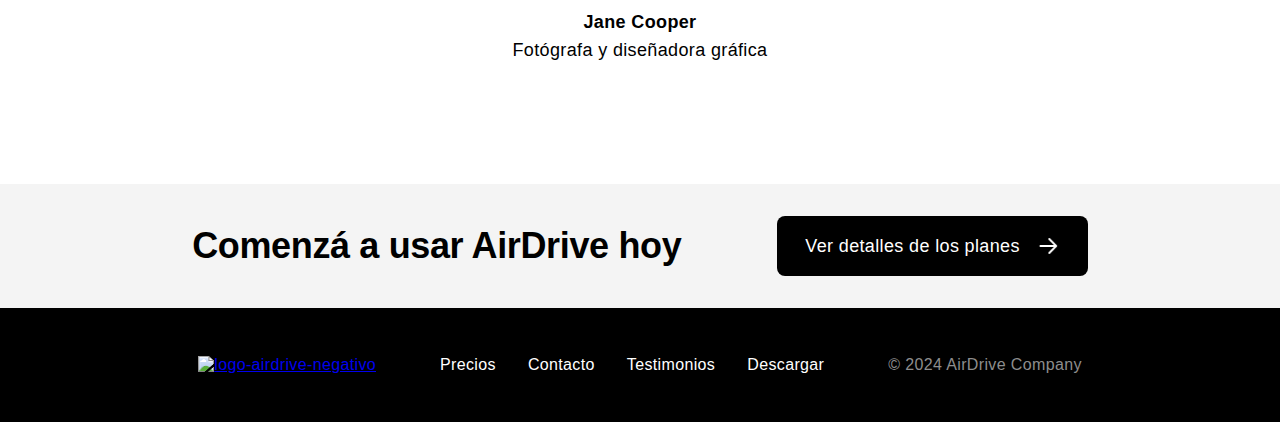
==== commit 70aacc35: "Arreglos en index y descargar en sass" ====
--- a/index.html
+++ b/index.html
@@ -3,7 +3,7 @@
   <head>
     <meta charset="UTF-8" />
     <meta name="viewport" content="width=device-width, initial-scale=1.0" />
-    <link rel="stylesheet" href="styles.css" />
+    <link rel="stylesheet" href="./css/styles.css" />
     <link rel="stylesheet" href="https://use.typekit.net/eij6lkj.css" />
     <title>AirDrive</title>
   </head>
@@ -12,21 +12,21 @@
       <div class="nav__cont--logopant">
         <a href="./index.html"
           ><img
-            src="../archivos/logo-airdrive.png"
+            src="./archivos/logo-airdrive.png"
             alt="logo-airdrive"
             class="nav__logo"
         /></a>
         <ul class="nav__pantallas">
-          <li><a href="./pantallas/precios.html">Precios</a></li>
-          <li><a href="./pantallas/contacto.html">Contacto</a></li>
-          <li><a href="./pantallas/testimonios.html">Testimonios</a></li>
-          <li><a href="./pantallas/descargar.html">Descargar</a></li>
+          <li><a href="./pages/precios.html">Precios</a></li>
+          <li><a href="./pages/contacto.html">Contacto</a></li>
+          <li><a href="./pages/testimonios.html">Testimonios</a></li>
+          <li><a href="./pages/descargar.html">Descargar</a></li>
         </ul>
       </div>
 
       <ul class="nav__logueo">
         <li class="nav__iniciar">Iniciar sesión</li>
-        <li><button class="nav__button">Crea tu cuenta gratis</button></li>
+        <li><button class="button-small">Crea tu cuenta gratis</button></li>
       </ul>
     </nav>
 
@@ -43,7 +43,7 @@
         que solo almacenamiento, AirDrive es tu compañero digital para
         simplificar tu vida en línea.
       </p>
-      <button>Comienza ya mismo</button>
+      <button class="button-big">Comienza ya mismo</button>
     </header>
 
     <div class="banner__index">
@@ -122,7 +122,7 @@
           mantente sincronizado en tus proyectos y protege los datos de la
           empresa en un solo lugar.
         </p>
-        <button>
+        <button class="button-big">
           Obten AirDrive para el trabajo<img
             src="./archivos/fluent_arrow-left-24-filled.png"
             alt="Flecha"
@@ -138,7 +138,7 @@
           lugar, con la posibilidad de compartirlo. Crea copias de seguridad de
           tus archivos en la nube, comparte fotos, videos y más.
         </p>
-        <button>
+        <button class="button-big">
           Obten AirDrive para uso personal<img
             src="./archivos/fluent_arrow-left-24-filled.png"
             alt="Flecha"
@@ -166,7 +166,7 @@
 
     <div class="section__contenedorindex--4">
       <h2>Comenzá a usar AirDrive hoy</h2>
-      <button>
+      <button class="button-big">
         Ver detalles de los planes<img
           src="./archivos/fluent_arrow-left-24-filled.png"
           alt="Flecha"
--- a/css/styles.css
+++ b/css/styles.css
@@ -0,0 +1,440 @@
+@charset "UTF-8";
+/* Reset básico */
+* {
+  margin: 0;
+  padding: 0;
+  box-sizing: border-box;
+}
+
+::selection {
+  background-color: #0043CE;
+  color: #ffffff;
+}
+
+/* Header */
+.contenedor__header {
+  margin-top: 120px;
+  width: 100%;
+  background-color: white;
+}
+
+/* Colors */
+/* Tipography */
+body {
+  font-family: "neue-haas-grotesk-display", sans-serif;
+}
+
+h1 {
+  font-size: 60px;
+  font-style: normal;
+  font-weight: 600;
+  line-height: 72px;
+  letter-spacing: -0.6px;
+}
+
+h2 {
+  font-size: 36px;
+  font-style: normal;
+  font-weight: 600;
+  line-height: 44px;
+  letter-spacing: -0.36px;
+}
+
+h3 {
+  font-size: 18px;
+  font-style: normal;
+  font-weight: 600;
+  line-height: 28px;
+  letter-spacing: 0.36px;
+}
+
+p {
+  font-size: 18px;
+  font-style: normal;
+  font-weight: 450;
+  line-height: 28px;
+  letter-spacing: 0.36px;
+}
+
+/* Spacing (Gap / Margin / Padding) */
+/* Effects */
+/* Buttons */
+.button-small {
+  background-color: black;
+  color: white;
+  font-family: "neue-haas-grotesk-display", sans-serif;
+  font-size: 16px;
+  font-weight: 450;
+  letter-spacing: 0.36px;
+  text-decoration: none;
+  padding: 12px 16px;
+  border-radius: 8px;
+  border: none;
+  outline: none;
+}
+.button-small:hover {
+  background-color: #0043ce;
+  cursor: pointer;
+}
+
+.button-big {
+  display: flex;
+  padding: 16px 28px;
+  justify-content: center;
+  align-items: center;
+  gap: 16px;
+  font-family: "neue-haas-grotesk-display", sans-serif;
+  font-size: 18px;
+  font-style: normal;
+  font-weight: 500;
+  line-height: 28px;
+  letter-spacing: 0.36px;
+  background-color: black;
+  color: white;
+  border-radius: 8px;
+  border: none;
+  outline: none;
+  width: auto;
+  max-width: fit-content;
+}
+.button-big:hover {
+  background-color: #0043ce;
+  cursor: pointer;
+}
+
+/* Footer */
+footer {
+  display: flex;
+  width: 100%;
+  padding: 48px 24px;
+  justify-content: space-between;
+  align-items: center;
+  font-family: "neue-haas-grotesk-display", sans-serif;
+  font-size: 16px;
+  font-weight: 400;
+  letter-spacing: 0.36px;
+  text-decoration: none;
+  bottom: 0;
+  background-color: black;
+}
+
+.footer__contenedor {
+  display: flex;
+  justify-content: space-between;
+  align-items: center;
+  align-self: stretch;
+  margin: auto;
+  gap: 64px;
+}
+
+.footer__pantallas {
+  display: flex;
+  justify-content: center;
+  align-items: center;
+  gap: 32px;
+  list-style: none;
+}
+
+.footer__pantallas li a {
+  text-decoration: none;
+  color: white;
+}
+
+.footer__pantallas li a:hover {
+  text-decoration: underline;
+  color: #0F62FE;
+}
+
+.footer__logo {
+  width: 140px;
+}
+
+.footer__derechos {
+  color: #8D8D8D;
+  text-align: left;
+  list-style: none;
+}
+
+/* Barra de navegación */
+.nav {
+  background-color: #f4f4f4;
+  display: flex;
+  height: 64px;
+  padding: 0px 24px;
+  justify-content: space-between;
+  align-items: center;
+  border-bottom: 1px solid #C6C6C6;
+  position: fixed;
+  top: 0;
+  width: 100%;
+  z-index: 1000;
+  font-family: "neue-haas-grotesk-display", sans-serif;
+  font-size: 16px;
+  font-weight: 400;
+  letter-spacing: 0.36px;
+  text-decoration: none;
+}
+
+.nav__cont--logopant {
+  display: flex;
+  align-items: center;
+  gap: 64px;
+}
+
+.nav__pantallas {
+  display: flex;
+  align-items: flex-start;
+  gap: 32px;
+  list-style: none;
+}
+
+.nav__pantallas li a {
+  text-decoration: none;
+  color: black;
+}
+
+.nav__pantallas li a:hover {
+  text-decoration: underline;
+}
+
+.nav__logo {
+  width: 140px;
+}
+
+.nav__logueo {
+  display: flex;
+  align-items: center;
+  gap: 32px;
+  list-style: none;
+}
+
+.nav__iniciar:hover {
+  text-decoration: underline;
+  cursor: pointer;
+}
+
+.contenedor__header {
+  justify-content: center;
+  align-items: center;
+  padding: 0px 0px 120px 0px;
+  box-sizing: border-box;
+  margin: 0 auto;
+}
+
+/* Header index */
+.header__index {
+  display: flex;
+  align-items: center;
+  flex-direction: column;
+  justify-content: center;
+  box-sizing: border-box;
+  gap: 24px;
+}
+
+.header__titulo--index {
+  text-align: center;
+  font-style: normal;
+  box-sizing: border-box;
+  max-width: 840px;
+}
+
+.header__parrafo--index {
+  width: 100%;
+  text-align: center;
+  max-width: 840px;
+}
+
+/* Banner index */
+.banner__index {
+  display: flex;
+  justify-content: center;
+  align-items: center;
+  margin: auto;
+  padding: 120px 48px;
+  max-width: 1376px;
+  border-radius: 24px;
+}
+
+.banner__index img {
+  width: 100%;
+  height: 400px;
+  border-radius: 24px;
+  object-fit: cover;
+  object-position: top center;
+}
+
+/* Section index 1 */
+.section__index--1 {
+  display: flex;
+  flex-direction: column;
+  align-items: center;
+  gap: 48px;
+  padding: 24px;
+}
+
+.section__contenedorindex--1 {
+  display: flex;
+  align-items: flex-start;
+  box-sizing: border-box;
+  justify-content: center;
+  gap: 16px;
+  flex-wrap: wrap;
+}
+
+.section__contenedorindex--1 img {
+  width: 80px;
+  height: 80px;
+}
+
+.section__div--candado {
+  display: flex;
+  width: 332px;
+  flex-direction: column;
+  align-items: flex-start;
+  gap: 24px;
+}
+
+.section__div--compartir {
+  display: flex;
+  width: 332px;
+  flex-direction: column;
+  align-items: flex-start;
+  gap: 24px;
+}
+
+.section__div--integraciones {
+  display: flex;
+  width: 332px;
+  flex-direction: column;
+  align-items: flex-start;
+  gap: 24px;
+}
+
+.section__div--colaboraciones {
+  display: flex;
+  width: 332px;
+  flex-direction: column;
+  align-items: flex-start;
+  gap: 24px;
+}
+
+/* Section index 2 */
+.section__index--2 {
+  display: flex;
+  flex-direction: column;
+  align-items: center;
+  gap: 24px;
+  margin: auto;
+  padding: 120px 24px;
+}
+
+.section__contenedorindex--2 {
+  display: flex;
+  align-items: flex-start;
+  padding: 24px;
+  flex-direction: column;
+  gap: 16px;
+  border: 1px solid #C6C6C6;
+  max-width: 840px;
+}
+
+/* Section index 3 */
+.section__index--3 {
+  display: flex;
+  flex-direction: column;
+  align-items: center;
+  text-align: center;
+  gap: 24px;
+  max-width: 840px;
+  margin: auto;
+}
+
+.section__index--3 img {
+  width: 160px;
+  height: 160px;
+  border-radius: 8px;
+}
+
+.section__discurso {
+  font-family: "neue-haas-grotesk-display", sans-serif;
+  font-size: 36px;
+  font-weight: 450;
+  line-height: 44px;
+  letter-spacing: -0.36px;
+}
+
+.section__nombrebold {
+  font-weight: 600;
+}
+
+.section__nombre {
+  display: flex;
+  flex-direction: column;
+  align-items: center;
+}
+
+/* Section index 4 */
+.section__contenedorindex--4 {
+  display: flex;
+  justify-content: center;
+  align-items: center;
+  gap: 96px;
+  margin-top: 120px;
+  padding: 32px 0px;
+  background-color: #F4F4F4;
+}
+
+.img__flecha {
+  width: 24px;
+  height: 24px;
+}
+
+/* Header descargar */
+.contenedor__descargar {
+  display: flex;
+  justify-content: center;
+  align-items: center;
+  gap: 16px;
+  padding: 120px 48px;
+  max-width: 1376px;
+  box-sizing: border-box;
+  margin: 0 auto;
+}
+
+.header__descargar {
+  display: flex;
+  flex-direction: column;
+  align-items: flex-start;
+  gap: 24px;
+  align-self: stretch;
+}
+
+.header__imagen--descargar {
+  display: flex;
+  max-width: 640px;
+  height: auto;
+  flex-shrink: 0;
+  border-radius: 24px;
+  object-fit: cover;
+}
+
+/* Section descargar */
+.contenedor__beneficios--1 {
+  display: flex;
+  padding: 48px 48px 120px 48px;
+  align-items: center;
+  flex-direction: column;
+  justify-content: center;
+  margin: 0 auto;
+  gap: 48px;
+  background-color: #F4F4F4;
+}
+
+.contenedor__beneficios--2 {
+  display: flex;
+  flex-direction: column;
+  align-items: flex-start;
+  max-width: 800px;
+}
+
+/*# sourceMappingURL=styles.css.map */
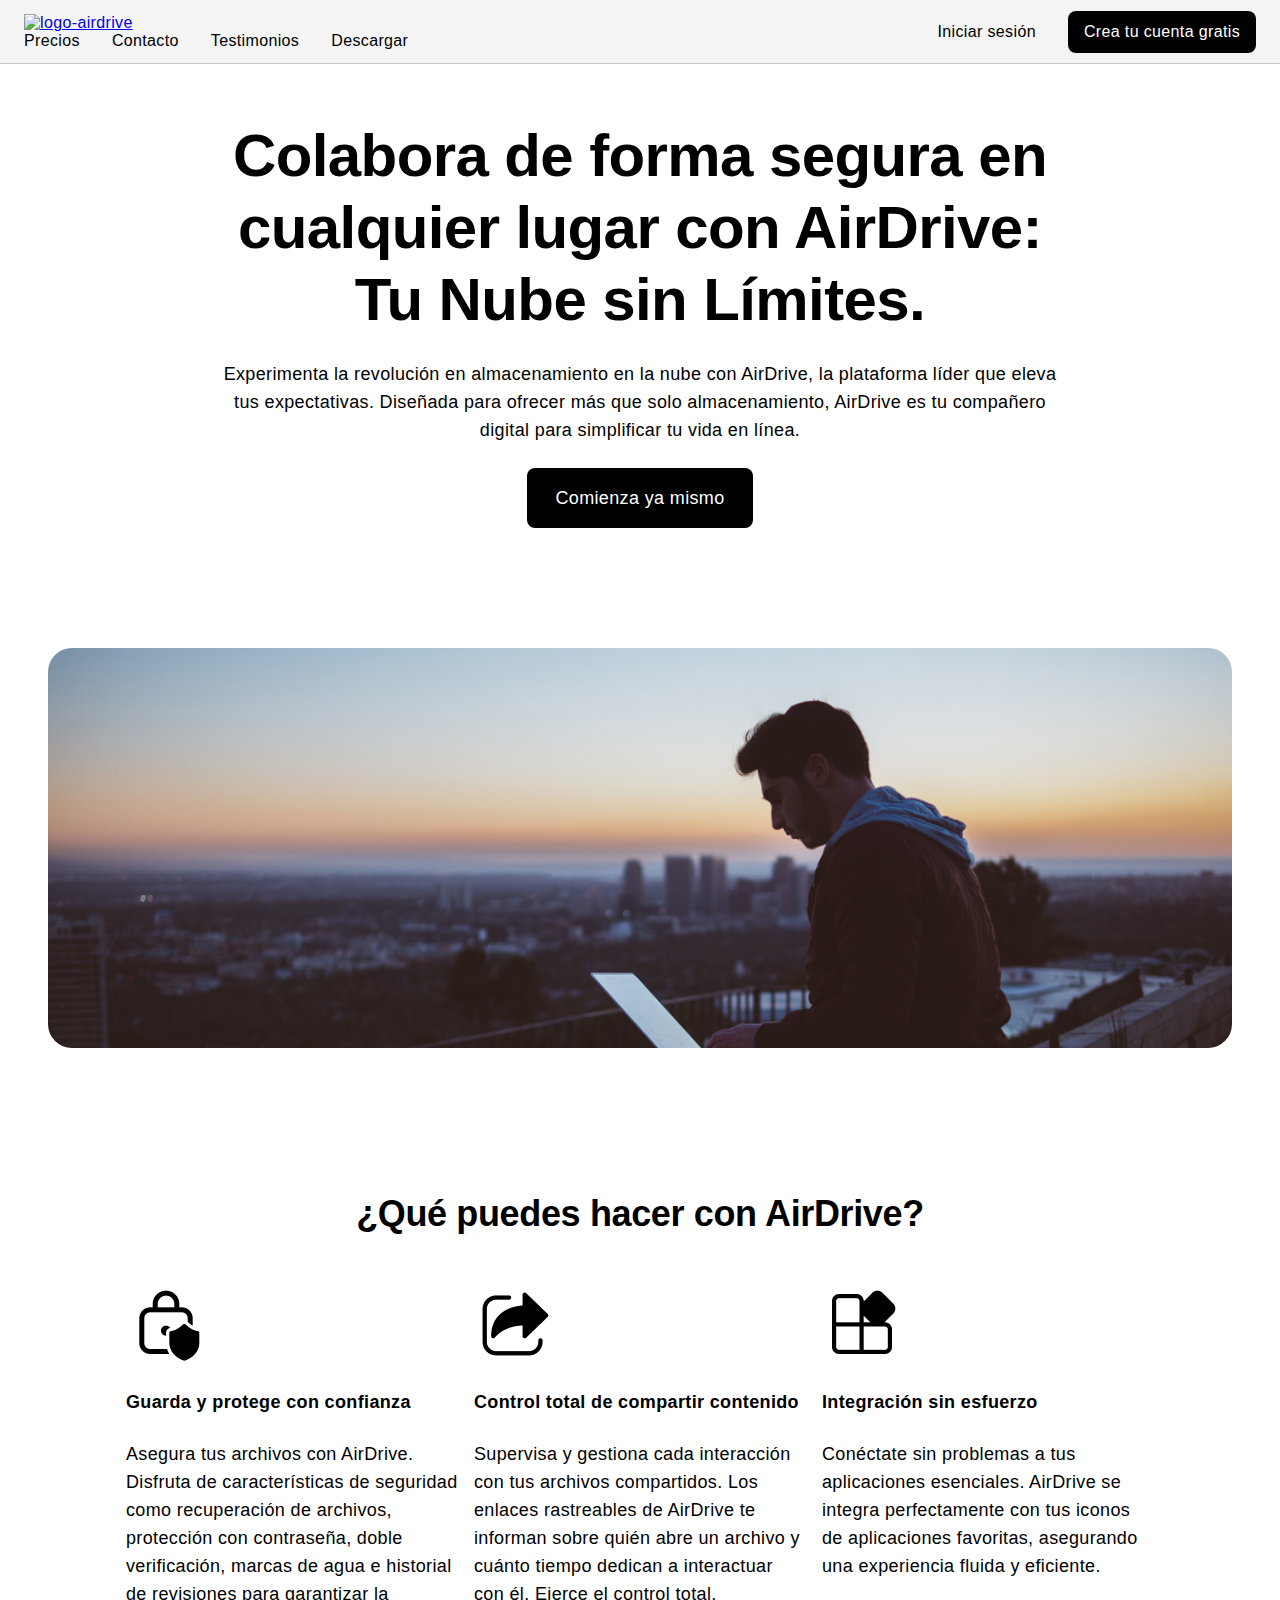
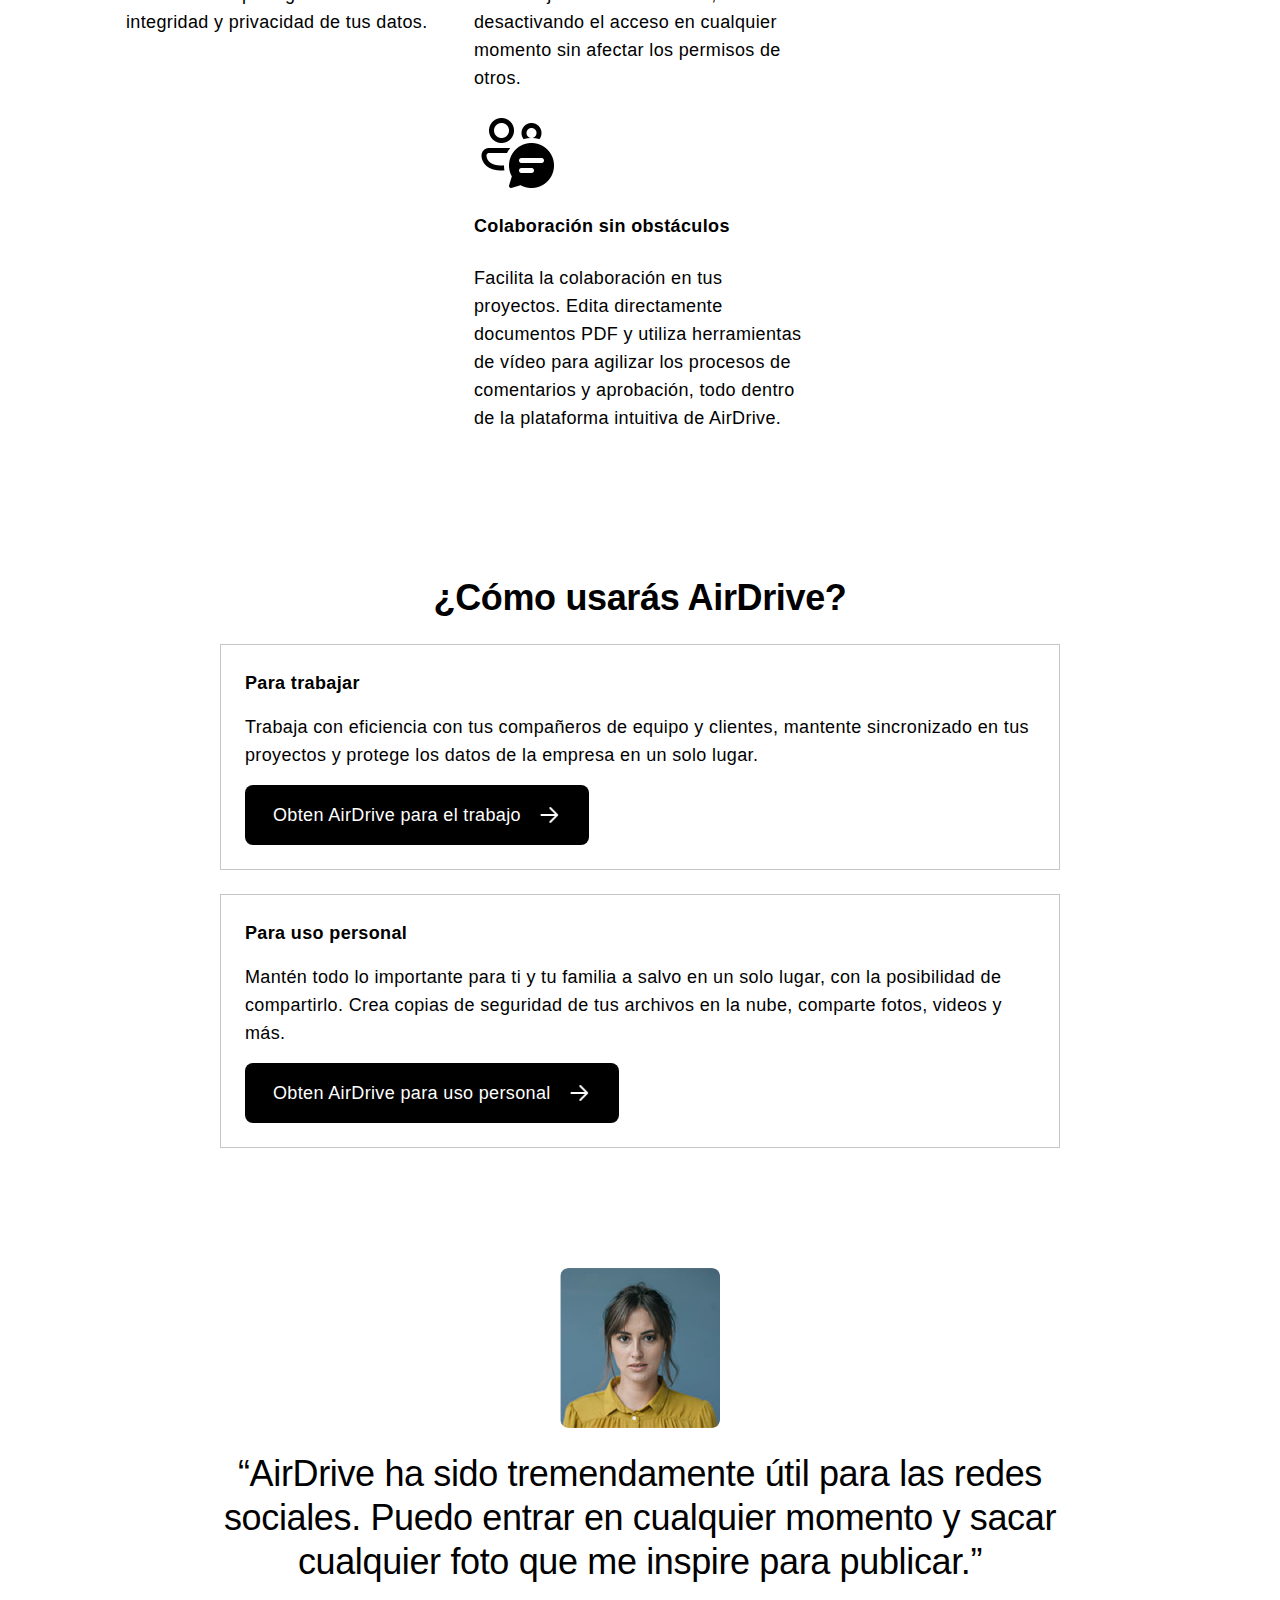
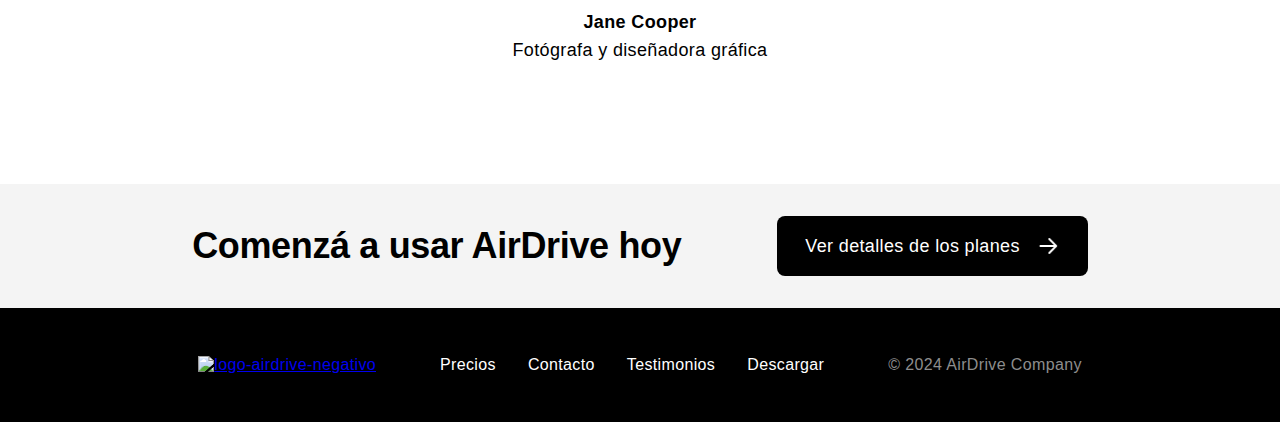
==== commit fd91a183: "Lineo de páginas completo en los nav" ====
--- a/index.html
+++ b/index.html
@@ -1,199 +1,170 @@
 <!DOCTYPE html>
 <html lang="en">
-  <head>
-    <meta charset="UTF-8" />
-    <meta name="viewport" content="width=device-width, initial-scale=1.0" />
-    <link rel="stylesheet" href="./css/styles.css" />
-    <link rel="stylesheet" href="https://use.typekit.net/eij6lkj.css" />
-    <title>AirDrive</title>
-  </head>
-  <body>
-    <nav class="nav">
-      <div class="nav__cont--logopant">
-        <a href="./index.html"
-          ><img
-            src="./archivos/logo-airdrive.png"
-            alt="logo-airdrive"
-            class="nav__logo"
-        /></a>
-        <ul class="nav__pantallas">
-          <li><a href="./pages/precios.html">Precios</a></li>
-          <li><a href="./pages/contacto.html">Contacto</a></li>
-          <li><a href="./pages/testimonios.html">Testimonios</a></li>
-          <li><a href="./pages/descargar.html">Descargar</a></li>
-        </ul>
+
+<head>
+  <meta charset="UTF-8" />
+  <meta name="viewport" content="width=device-width, initial-scale=1.0" />
+  <link rel="stylesheet" href="./css/styles.css" />
+  <link rel="stylesheet" href="https://use.typekit.net/eij6lkj.css" />
+  <title>AirDrive</title>
+</head>
+
+<body>
+  <nav class="nav">
+    <div class="nav__cont">
+      <a href="./index.html"><img src="./archivos/logo-airdrive.png" alt="logo-airdrive" class="nav__logo" /></a>
+      <ul class="nav__pantallas">
+        <li><a href="./pages/precios.html">Precios</a></li>
+        <li><a href="./pages/contacto.html">Contacto</a></li>
+        <li><a href="./pages/testimonios.html">Testimonios</a></li>
+        <li><a href="./pages/descargar.html">Descargar</a></li>
+      </ul>
+    </div>
+
+    <ul class="nav__logueo">
+      <li class="nav__iniciar">Iniciar sesión</li>
+      <li><button class="button-small">Crea tu cuenta gratis</button></li>
+    </ul>
+  </nav>
+
+  <div class="contenedor__header"></div>
+
+  <header class="header__index">
+    <h1 class="header__titulo--index">
+      Colabora de forma segura en cualquier lugar con AirDrive: Tu Nube sin
+      Límites.
+    </h1>
+    <p class="header__parrafo--index">
+      Experimenta la revolución en almacenamiento en la nube con AirDrive, la
+      plataforma líder que eleva tus expectativas. Diseñada para ofrecer más
+      que solo almacenamiento, AirDrive es tu compañero digital para
+      simplificar tu vida en línea.
+    </p>
+    <button class="button-big">Comienza ya mismo</button>
+  </header>
+
+  <div class="banner__index">
+    <img src="./archivos/imagen-index.jpg" alt="Hombre trabajando en el horizonte" />
+  </div>
+
+  <section class="section__index--1">
+    <h2>¿Qué puedes hacer con AirDrive?</h2>
+
+    <div class="section__contenedorindex--1">
+      <div class="section__div--candado">
+        <img src="./archivos/fluent_lock-shield-24-regular.png" alt="Icono candado" />
+        <h3>Guarda y protege con confianza</h3>
+        <p>
+          Asegura tus archivos con AirDrive. Disfruta de características de
+          seguridad como recuperación de archivos, protección con contraseña,
+          doble verificación, marcas de agua e historial de revisiones para
+          garantizar la integridad y privacidad de tus datos.
+        </p>
       </div>
 
-      <ul class="nav__logueo">
-        <li class="nav__iniciar">Iniciar sesión</li>
-        <li><button class="button-small">Crea tu cuenta gratis</button></li>
-      </ul>
-    </nav>
-
-    <div class="contenedor__header"></div>
-
-    <header class="header__index">
-      <h1 class="header__titulo--index">
-        Colabora de forma segura en cualquier lugar con AirDrive: Tu Nube sin
-        Límites.
-      </h1>
-      <p class="header__parrafo--index">
-        Experimenta la revolución en almacenamiento en la nube con AirDrive, la
-        plataforma líder que eleva tus expectativas. Diseñada para ofrecer más
-        que solo almacenamiento, AirDrive es tu compañero digital para
-        simplificar tu vida en línea.
-      </p>
-      <button class="button-big">Comienza ya mismo</button>
-    </header>
-
-    <div class="banner__index">
-      <img
-        src="./archivos/imagen-index.jpg"
-        alt="Hombre trabajando en el horizonte"
-      />
-    </div>
-
-    <section class="section__index--1">
-      <h2>¿Qué puedes hacer con AirDrive?</h2>
-
-      <div class="section__contenedorindex--1">
-        <div class="section__div--candado">
-          <img
-            src="./archivos/fluent_lock-shield-24-regular.png"
-            alt="Icono candado"
-          />
-          <h3>Guarda y protege con confianza</h3>
-          <p>
-            Asegura tus archivos con AirDrive. Disfruta de características de
-            seguridad como recuperación de archivos, protección con contraseña,
-            doble verificación, marcas de agua e historial de revisiones para
-            garantizar la integridad y privacidad de tus datos.
-          </p>
-        </div>
-
-        <div class="section__div--compartir">
-          <img
-            src="./archivos/fluent_share-28-filled.png"
-            alt="Icono compartir"
-          />
-          <h3>Control total de compartir contenido</h3>
-          <p>
-            Supervisa y gestiona cada interacción con tus archivos compartidos.
-            Los enlaces rastreables de AirDrive te informan sobre quién abre un
-            archivo y cuánto tiempo dedican a interactuar con él. Ejerce el
-            control total, desactivando el acceso en cualquier momento sin
-            afectar los permisos de otros.
-          </p>
-        </div>
-
-        <div class="section__div--integraciones">
-          <img src="./archivos/fluent_apps-48-filled.png" alt="Icono apps" />
-          <h3>Integración sin esfuerzo</h3>
-          <p>
-            Conéctate sin problemas a tus aplicaciones esenciales. AirDrive se
-            integra perfectamente con tus iconos de aplicaciones favoritas,
-            asegurando una experiencia fluida y eficiente.
-          </p>
-        </div>
-
-        <div class="section__div--colaboraciones">
-          <img
-            src="./archivos/fluent_people-chat-16-regular.png"
-            alt="Icono chat"
-          />
-          <h3>Colaboración sin obstáculos</h3>
-          <p>
-            Facilita la colaboración en tus proyectos. Edita directamente
-            documentos PDF y utiliza herramientas de vídeo para agilizar los
-            procesos de comentarios y aprobación, todo dentro de la plataforma
-            intuitiva de AirDrive.
-          </p>
-        </div>
-      </div>
-    </section>
-
-    <section class="section__index--2">
-      <h2>¿Cómo usarás AirDrive?</h2>
-
-      <div class="section__contenedorindex--2">
-        <h3>Para trabajar</h3>
+      <div class="section__div--compartir">
+        <img src="./archivos/fluent_share-28-filled.png" alt="Icono compartir" />
+        <h3>Control total de compartir contenido</h3>
         <p>
-          Trabaja con eficiencia con tus compañeros de equipo y clientes,
-          mantente sincronizado en tus proyectos y protege los datos de la
-          empresa en un solo lugar.
+          Supervisa y gestiona cada interacción con tus archivos compartidos.
+          Los enlaces rastreables de AirDrive te informan sobre quién abre un
+          archivo y cuánto tiempo dedican a interactuar con él. Ejerce el
+          control total, desactivando el acceso en cualquier momento sin
+          afectar los permisos de otros.
         </p>
-        <button class="button-big">
-          Obten AirDrive para el trabajo<img
-            src="./archivos/fluent_arrow-left-24-filled.png"
-            alt="Flecha"
-            class="img__flecha"
-          />
-        </button>
       </div>
 
-      <div class="section__contenedorindex--2">
-        <h3>Para uso personal</h3>
+      <div class="section__div--integraciones">
+        <img src="./archivos/fluent_apps-48-filled.png" alt="Icono apps" />
+        <h3>Integración sin esfuerzo</h3>
         <p>
-          Mantén todo lo importante para ti y tu familia a salvo en un solo
-          lugar, con la posibilidad de compartirlo. Crea copias de seguridad de
-          tus archivos en la nube, comparte fotos, videos y más.
+          Conéctate sin problemas a tus aplicaciones esenciales. AirDrive se
+          integra perfectamente con tus iconos de aplicaciones favoritas,
+          asegurando una experiencia fluida y eficiente.
         </p>
-        <button class="button-big">
-          Obten AirDrive para uso personal<img
-            src="./archivos/fluent_arrow-left-24-filled.png"
-            alt="Flecha"
-            class="img__flecha"
-          />
-        </button>
       </div>
-    </section>
 
-    <section class="section__index--3">
-      <img src="./archivos/foto-perfil.jpg" alt="Foto perfil" />
+      <div class="section__div--colaboraciones">
+        <img src="./archivos/fluent_people-chat-16-regular.png" alt="Icono chat" />
+        <h3>Colaboración sin obstáculos</h3>
+        <p>
+          Facilita la colaboración en tus proyectos. Edita directamente
+          documentos PDF y utiliza herramientas de vídeo para agilizar los
+          procesos de comentarios y aprobación, todo dentro de la plataforma
+          intuitiva de AirDrive.
+        </p>
+      </div>
+    </div>
+  </section>
+
+  <section class="section__index--2">
+    <h2>¿Cómo usarás AirDrive?</h2>
+
+    <div class="section__contenedorindex--2">
+      <h3>Para trabajar</h3>
       <p>
-        <span class="section__discurso"
-          >“AirDrive ha sido tremendamente útil para las redes sociales. Puedo
-          entrar en cualquier momento y sacar cualquier foto que me inspire para
-          publicar.”</span
-        >
+        Trabaja con eficiencia con tus compañeros de equipo y clientes,
+        mantente sincronizado en tus proyectos y protege los datos de la
+        empresa en un solo lugar.
       </p>
-
-      <div class="section__nombre">
-        <p><span class="section__nombrebold">Jane Cooper</span></p>
-        <p class="caption">Fotógrafa y diseñadora gráfica</p>
-      </div>
-    </section>
-
-    <div class="section__contenedorindex--4">
-      <h2>Comenzá a usar AirDrive hoy</h2>
       <button class="button-big">
-        Ver detalles de los planes<img
-          src="./archivos/fluent_arrow-left-24-filled.png"
-          alt="Flecha"
-          class="img__flecha"
-        />
+        Obten AirDrive para el trabajo<img src="./archivos/fluent_arrow-left-24-filled.png" alt="Flecha"
+          class="img__flecha" />
       </button>
     </div>
 
-    <footer>
-      <div class="footer__contenedor">
-        <a href="./index.html"
-          ><img
-            src="./archivos/logo-airdrive-negativo.png"
-            alt="logo-airdrive-negativo"
-            class="footer__logo"
-        /></a>
-        <ul class="footer__pantallas">
-          <li><a href="./pantallas/precios.html">Precios</a></li>
-          <li><a href="./pantallas/contacto.html">Contacto</a></li>
-          <li><a href="./pantallas/testimonios.html">Testimonios</a></li>
-          <li><a href="./pantallas/descargar.html">Descargar</a></li>
-        </ul>
+    <div class="section__contenedorindex--2">
+      <h3>Para uso personal</h3>
+      <p>
+        Mantén todo lo importante para ti y tu familia a salvo en un solo
+        lugar, con la posibilidad de compartirlo. Crea copias de seguridad de
+        tus archivos en la nube, comparte fotos, videos y más.
+      </p>
+      <button class="button-big">
+        Obten AirDrive para uso personal<img src="./archivos/fluent_arrow-left-24-filled.png" alt="Flecha"
+          class="img__flecha" />
+      </button>
+    </div>
+  </section>
 
-        <div class="footer__derechos">
-          <li>© 2024 AirDrive Company</li>
-        </div>
+  <section class="section__index--3">
+    <img src="./archivos/foto-perfil.jpg" alt="Foto perfil" />
+    <p>
+      <span class="section__discurso">“AirDrive ha sido tremendamente útil para las redes sociales. Puedo
+        entrar en cualquier momento y sacar cualquier foto que me inspire para
+        publicar.”</span>
+    </p>
+
+    <div class="section__nombre">
+      <p><span class="section__nombrebold">Jane Cooper</span></p>
+      <p class="caption">Fotógrafa y diseñadora gráfica</p>
+    </div>
+  </section>
+
+  <div class="section__contenedorindex--4">
+    <h2>Comenzá a usar AirDrive hoy</h2>
+    <button class="button-big">
+      Ver detalles de los planes<img src="./archivos/fluent_arrow-left-24-filled.png" alt="Flecha"
+        class="img__flecha" />
+    </button>
+  </div>
+
+  <footer>
+    <div class="footer__contenedor">
+      <a href="./index.html"><img src="./archivos/logo-airdrive-negativo.png" alt="logo-airdrive-negativo"
+          class="footer__logo" /></a>
+      <ul class="footer__pantallas">
+        <li><a href="./pages/precios.html">Precios</a></li>
+        <li><a href="./pages/contacto.html">Contacto</a></li>
+        <li><a href="./pages/testimonios.html">Testimonios</a></li>
+        <li><a href="./pages/descargar.html">Descargar</a></li>
+      </ul>
+
+      <div class="footer__derechos">
+        <li>© 2024 AirDrive Company</li>
       </div>
-    </footer>
-  </body>
-</html>
+    </div>
+  </footer>
+</body>
+
+</html>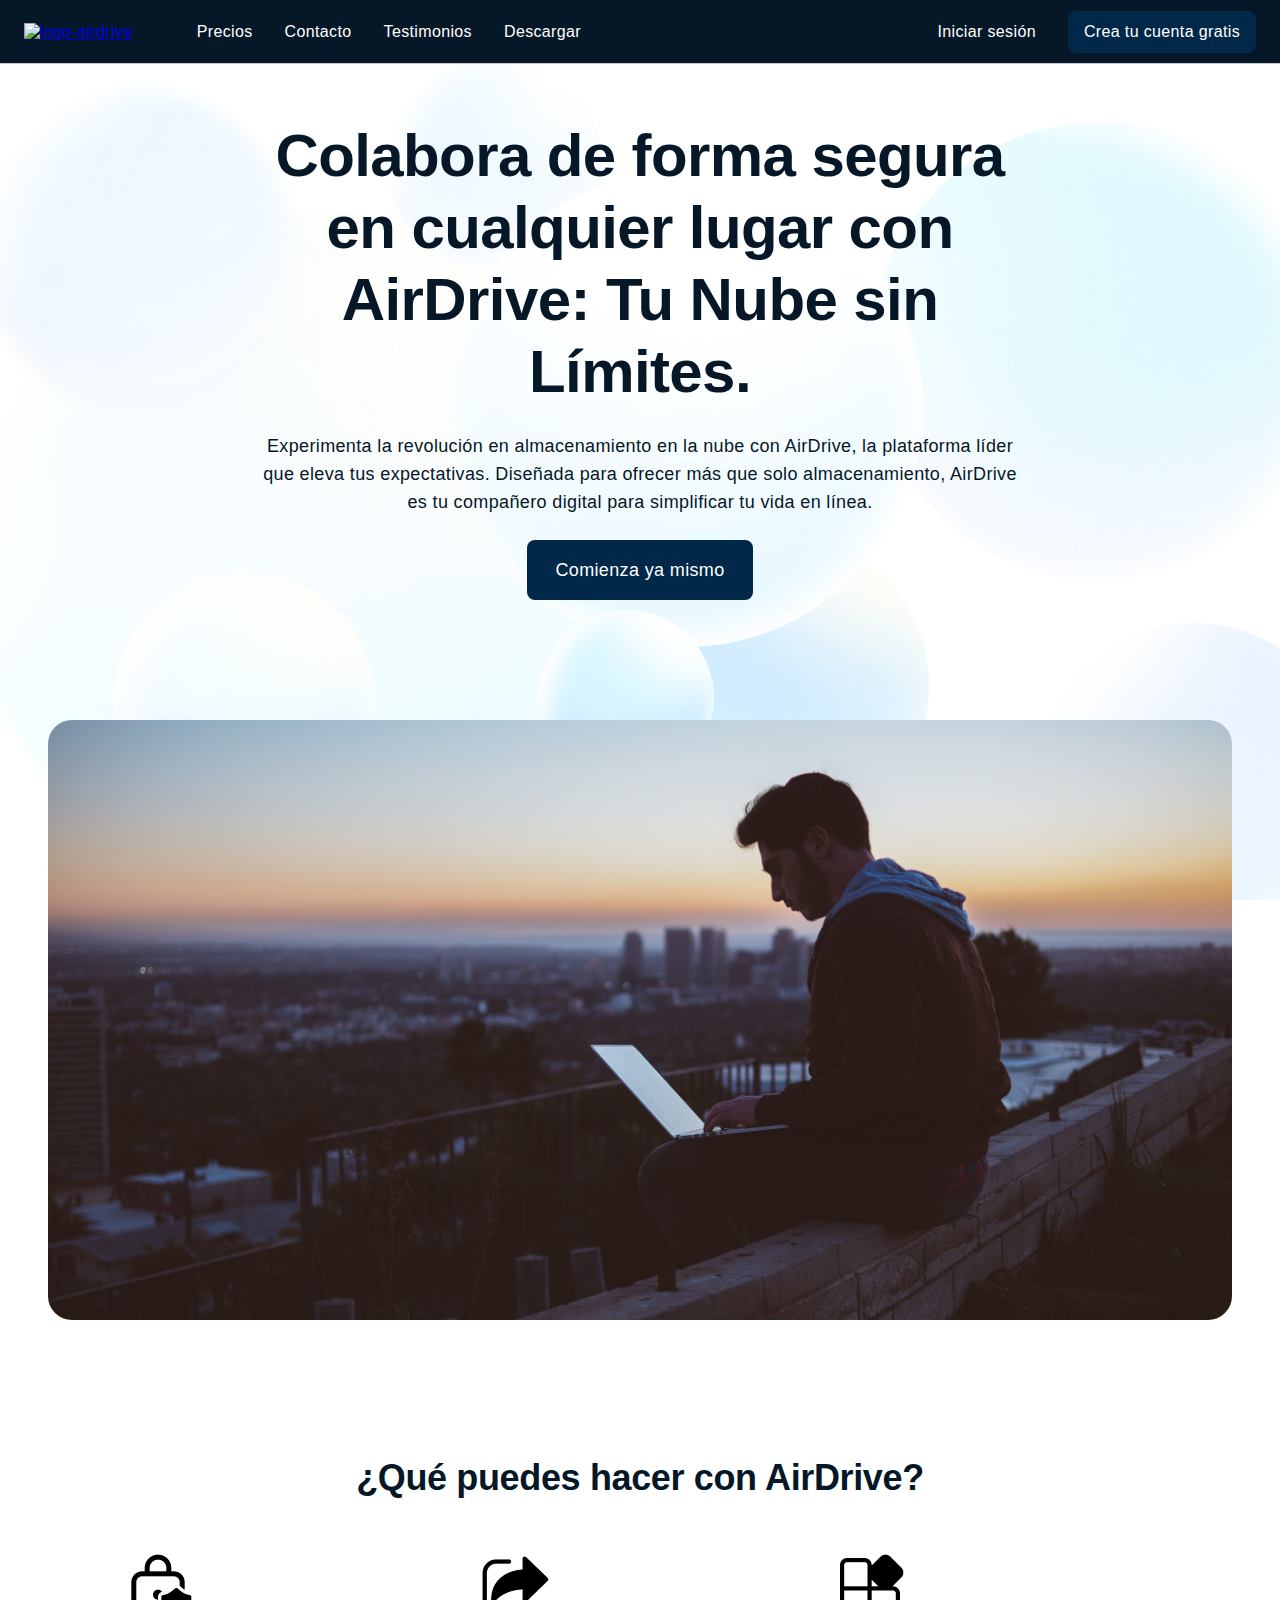
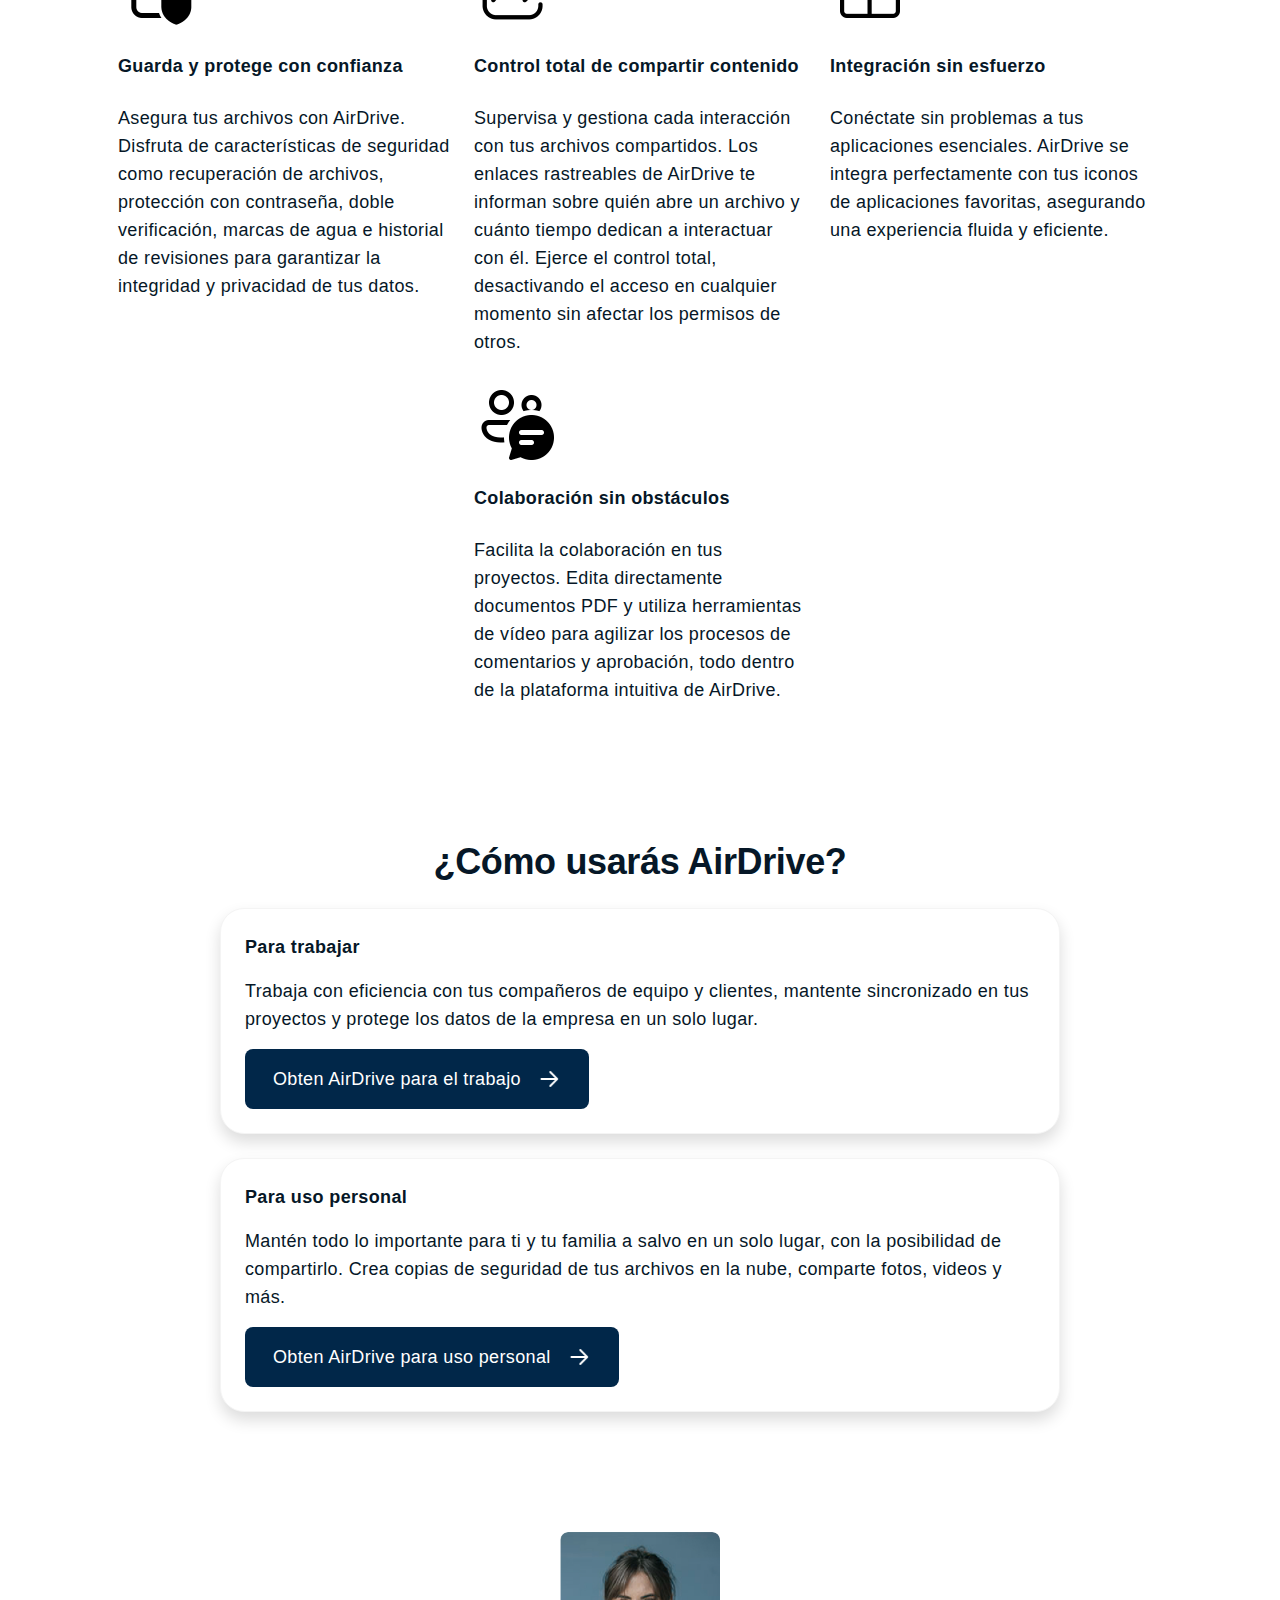
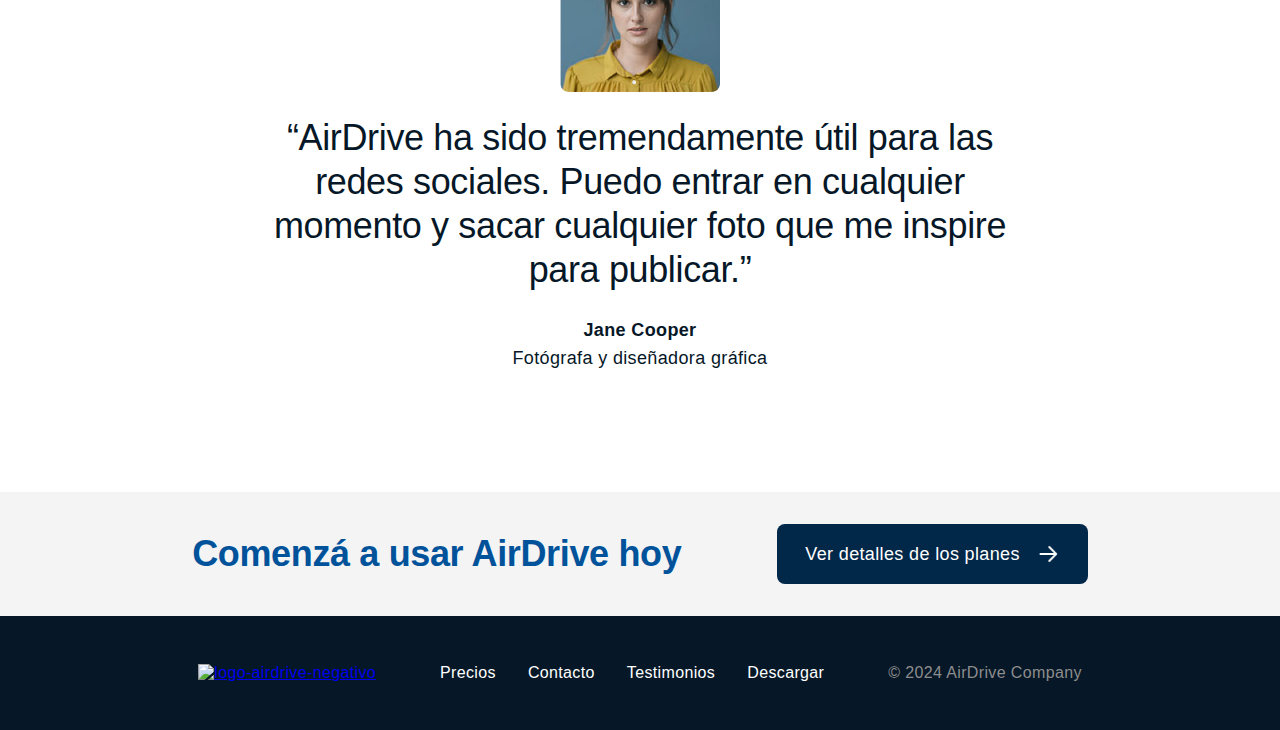
==== commit 62ab05f1: "Ultimando detalles visuales" ====
--- a/index.html
+++ b/index.html
@@ -12,7 +12,7 @@
 <body>
   <nav class="nav">
     <div class="nav__cont">
-      <a href="./index.html"><img src="./archivos/logo-airdrive.png" alt="logo-airdrive" class="nav__logo" /></a>
+      <a href="./index.html"><img src="./archivos/logo-airdrive-negativo.png" alt="logo-airdrive" class="nav__logo" /></a>
       <ul class="nav__pantallas">
         <li><a href="./pages/precios.html">Precios</a></li>
         <li><a href="./pages/contacto.html">Contacto</a></li>
--- a/css/styles.css
+++ b/css/styles.css
@@ -7,17 +7,28 @@
 }
 
 ::selection {
-  background-color: #0043CE;
+  background-color: #1192E8;
   color: #ffffff;
+}
+
+/* Body */
+body {
+  background-image: url("../archivos/blur.jpg");
+  background-size: cover;
+  background-repeat: no-repeat;
+  background-position: top;
+  background-attachment: fixed;
+  color: #061727;
 }
 
 /* Header */
 .contenedor__header {
   margin-top: 120px;
   width: 100%;
-  background-color: white;
-}
-
+  background-color: transparent;
+}
+
+/* Media queries */
 /* Colors */
 /* Tipography */
 body {
@@ -60,7 +71,7 @@
 /* Effects */
 /* Buttons */
 .button-small {
-  background-color: black;
+  background-color: #012749;
   color: white;
   font-family: "neue-haas-grotesk-display", sans-serif;
   font-size: 16px;
@@ -73,7 +84,7 @@
   outline: none;
 }
 .button-small:hover {
-  background-color: #0043ce;
+  background-color: #00539A;
   cursor: pointer;
 }
 
@@ -89,7 +100,7 @@
   font-weight: 500;
   line-height: 28px;
   letter-spacing: 0.36px;
-  background-color: black;
+  background-color: #012749;
   color: white;
   border-radius: 8px;
   border: none;
@@ -98,8 +109,15 @@
   max-width: fit-content;
 }
 .button-big:hover {
-  background-color: #0043ce;
+  background-color: #1192E8;
   cursor: pointer;
+}
+@media (max-width: 576px) {
+  .button-big {
+    margin-left: 16px;
+    margin-right: 16px;
+    font-size: 16px;
+  }
 }
 
 /* Footer */
@@ -115,7 +133,7 @@
   letter-spacing: 0.36px;
   text-decoration: none;
   bottom: 0;
-  background-color: black;
+  background-color: #061727;
 }
 
 .footer__contenedor {
@@ -126,6 +144,12 @@
   margin: auto;
   gap: 64px;
 }
+@media (max-width: 768px) {
+  .footer__contenedor {
+    flex-direction: column;
+    gap: 32px;
+  }
+}
 
 .footer__pantallas {
   display: flex;
@@ -133,6 +157,12 @@
   align-items: center;
   gap: 32px;
   list-style: none;
+}
+@media (max-width: 576px) {
+  .footer__pantallas {
+    flex-direction: column;
+    gap: 16px;
+  }
 }
 
 .footer__pantallas li a {
@@ -142,7 +172,7 @@
 
 .footer__pantallas li a:hover {
   text-decoration: underline;
-  color: #0F62FE;
+  color: #1192E8;
 }
 
 .footer__logo {
@@ -157,7 +187,7 @@
 
 /* Barra de navegación */
 .nav {
-  background-color: #f4f4f4;
+  background-color: #061727;
   display: flex;
   height: 64px;
   padding: 0px 24px;
@@ -174,40 +204,34 @@
   letter-spacing: 0.36px;
   text-decoration: none;
 }
-
-.nav__cont--logopant {
+.nav__cont {
   display: flex;
   align-items: center;
   gap: 64px;
 }
-
+.nav__logo {
+  width: 140px;
+}
 .nav__pantallas {
   display: flex;
   align-items: flex-start;
   gap: 32px;
   list-style: none;
 }
-
 .nav__pantallas li a {
   text-decoration: none;
-  color: black;
-}
-
+  color: white;
+}
 .nav__pantallas li a:hover {
   text-decoration: underline;
 }
-
-.nav__logo {
-  width: 140px;
-}
-
 .nav__logueo {
   display: flex;
   align-items: center;
   gap: 32px;
   list-style: none;
-}
-
+  color: white;
+}
 .nav__iniciar:hover {
   text-decoration: underline;
   cursor: pointer;
@@ -221,6 +245,85 @@
   margin: 0 auto;
 }
 
+/* Header contacto */
+.header__contacto {
+  display: flex;
+  align-items: center;
+  flex-direction: column;
+  justify-content: center;
+  box-sizing: border-box;
+  text-align: center;
+  margin: auto;
+  gap: 24px;
+  max-width: 760px;
+  padding-bottom: 64px;
+}
+@media (max-width: 768px) {
+  .header__contacto p {
+    font-size: 16px;
+  }
+}
+@media (max-width: 768px) {
+  .header__contacto {
+    padding-left: 16px;
+    padding-right: 16px;
+    padding-bottom: 64px;
+  }
+}
+
+/* Formulario contacto */
+.form__contacto {
+  display: flex;
+  padding: 32px 24px;
+  flex-direction: column;
+  align-items: center;
+  margin: auto;
+  gap: 24px;
+  border: 1px solid #f4f4f4;
+  border-radius: 24px;
+  box-shadow: 0px 8px 16px 0px rgba(0, 0, 0, 0.14);
+  background-color: white;
+  max-width: 400px;
+  margin-bottom: 64px;
+  text-align: center;
+}
+.form__contacto input, .form__contacto textarea {
+  border: 1px solid #C6C6C6;
+}
+.form__contacto input, .form__contacto textarea, .form__contacto label {
+  padding: 8px;
+  width: 100%;
+  border-radius: 8px;
+}
+.form__contacto__politicas {
+  font-size: 12px;
+}
+@media (max-width: 576px) {
+  .form__contacto {
+    display: flex;
+    flex-direction: column;
+    align-items: center;
+    max-width: 100%;
+    margin-left: 24px;
+    margin-right: 24px;
+  }
+}
+
+.form__group {
+  display: flex;
+  flex-direction: column;
+  width: 100%;
+}
+
+textarea {
+  height: 160px;
+  box-sizing: border-box;
+}
+
+label {
+  color: #8D8D8D;
+}
+
 /* Header index */
 .header__index {
   display: flex;
@@ -235,13 +338,26 @@
   text-align: center;
   font-style: normal;
   box-sizing: border-box;
-  max-width: 840px;
+  max-width: 760px;
+}
+@media (max-width: 768px) {
+  .header__titulo--index {
+    font-size: 48px;
+    padding: 0 24px;
+    line-height: 56px;
+  }
 }
 
 .header__parrafo--index {
   width: 100%;
   text-align: center;
-  max-width: 840px;
+  max-width: 760px;
+}
+@media (max-width: 768px) {
+  .header__parrafo--index {
+    padding: 0 16px;
+    font-size: 16px;
+  }
 }
 
 /* Banner index */
@@ -254,14 +370,34 @@
   max-width: 1376px;
   border-radius: 24px;
 }
+@media (max-width: 768px) {
+  .banner__index {
+    padding: 48px 24px 24px 24px;
+  }
+}
 
 .banner__index img {
   width: 100%;
-  height: 400px;
+  height: 600px;
   border-radius: 24px;
   object-fit: cover;
   object-position: top center;
 }
+@media (max-width: 992px) {
+  .banner__index img {
+    height: 480px;
+  }
+}
+@media (max-width: 768px) {
+  .banner__index img {
+    height: 400px;
+  }
+}
+@media (max-width: 576px) {
+  .banner__index img {
+    height: 240px;
+  }
+}
 
 /* Section index 1 */
 .section__index--1 {
@@ -269,7 +405,10 @@
   flex-direction: column;
   align-items: center;
   gap: 48px;
-  padding: 24px;
+  padding: 16px;
+}
+.section__index--1 h2 {
+  text-align: center;
 }
 
 .section__contenedorindex--1 {
@@ -277,7 +416,7 @@
   align-items: flex-start;
   box-sizing: border-box;
   justify-content: center;
-  gap: 16px;
+  gap: 24px;
   flex-wrap: wrap;
 }
 
@@ -285,10 +424,16 @@
   width: 80px;
   height: 80px;
 }
+@media (max-width: 576px) {
+  .section__contenedorindex--1 img {
+    width: 64px;
+    height: 64px;
+  }
+}
 
 .section__div--candado {
   display: flex;
-  width: 332px;
+  max-width: 332px;
   flex-direction: column;
   align-items: flex-start;
   gap: 24px;
@@ -296,7 +441,7 @@
 
 .section__div--compartir {
   display: flex;
-  width: 332px;
+  max-width: 332px;
   flex-direction: column;
   align-items: flex-start;
   gap: 24px;
@@ -304,7 +449,7 @@
 
 .section__div--integraciones {
   display: flex;
-  width: 332px;
+  max-width: 332px;
   flex-direction: column;
   align-items: flex-start;
   gap: 24px;
@@ -312,7 +457,7 @@
 
 .section__div--colaboraciones {
   display: flex;
-  width: 332px;
+  max-width: 332px;
   flex-direction: column;
   align-items: flex-start;
   gap: 24px;
@@ -327,6 +472,11 @@
   margin: auto;
   padding: 120px 24px;
 }
+@media (max-width: 576px) {
+  .section__index--2 h2 {
+    font-size: 24px;
+  }
+}
 
 .section__contenedorindex--2 {
   display: flex;
@@ -334,8 +484,11 @@
   padding: 24px;
   flex-direction: column;
   gap: 16px;
-  border: 1px solid #C6C6C6;
+  border: 1px solid #f4f4f4;
+  border-radius: 24px;
   max-width: 840px;
+  background-color: white;
+  box-shadow: 0px 8px 16px 0px rgba(0, 0, 0, 0.14);
 }
 
 /* Section index 3 */
@@ -347,6 +500,7 @@
   gap: 24px;
   max-width: 840px;
   margin: auto;
+  padding: 0 24px;
 }
 
 .section__index--3 img {
@@ -362,6 +516,11 @@
   line-height: 44px;
   letter-spacing: -0.36px;
 }
+@media (max-width: 768px) {
+  .section__discurso {
+    font-size: 24px;
+  }
+}
 
 .section__nombrebold {
   font-weight: 600;
@@ -381,7 +540,27 @@
   gap: 96px;
   margin-top: 120px;
   padding: 32px 0px;
-  background-color: #F4F4F4;
+  background-color: #f4f4f4;
+}
+.section__contenedorindex--4 h2 {
+  color: #00539A;
+}
+@media (max-width: 992px) {
+  .section__contenedorindex--4 {
+    display: flex;
+    flex-direction: column;
+    justify-content: center;
+    align-items: center;
+    margin-top: 64px;
+    padding: 24px 24px;
+    gap: 24px;
+  }
+}
+@media (max-width: 576px) {
+  .section__contenedorindex--4 h2 {
+    font-size: 24px;
+    text-align: center;
+  }
 }
 
 .img__flecha {
@@ -389,16 +568,262 @@
   height: 24px;
 }
 
+/* Header precios */
+.header__precios {
+  display: flex;
+  align-items: center;
+  flex-direction: column;
+  justify-content: center;
+  box-sizing: border-box;
+  gap: 24px;
+}
+
+.header__titulo--precios {
+  text-align: center;
+  font-style: normal;
+  box-sizing: border-box;
+  max-width: 840px;
+  padding: 0 24px;
+}
+@media (max-width: 768px) {
+  .header__titulo--precios {
+    font-size: 48px;
+    line-height: 56px;
+  }
+}
+
+.header__parrafo--precios {
+  width: 100%;
+  text-align: center;
+  max-width: 760px;
+}
+@media (max-width: 768px) {
+  .header__parrafo--precios {
+    padding: 0 16px;
+    font-size: 16px;
+  }
+}
+
+/* Cards precios */
+.cardprecios {
+  display: flex;
+  flex-direction: column;
+  align-items: center;
+  margin: 0 auto;
+  padding: 120px 24px;
+  gap: 48px;
+}
+.cardprecios:hover {
+  cursor: pointer;
+}
+@media (max-width: 576px) {
+  .cardprecios h2 {
+    font-size: 24px;
+  }
+}
+.cardprecios h3 {
+  color: #00539A;
+}
+
+.cardprecios__personal {
+  display: flex;
+  align-items: center;
+  flex-direction: column;
+  text-align: center;
+  border: 1px solid #f4f4f4;
+  padding: 32px 24px 32px 24px;
+  gap: 24px;
+  width: 400px;
+  background-color: white;
+  border-radius: 24px;
+  box-shadow: 0px 8px 16px 0px rgba(0, 0, 0, 0.14);
+}
+@media (max-width: 576px) {
+  .cardprecios__personal {
+    display: flex;
+    flex-direction: column;
+    align-items: center;
+    max-width: 100%;
+    margin-left: 16px;
+    margin-right: 16px;
+  }
+}
+.cardprecios__personal li {
+  list-style: none;
+  display: flex;
+  align-items: center;
+  flex-direction: column;
+}
+
+.cardprecios__profesional {
+  display: flex;
+  align-items: center;
+  flex-direction: column;
+  text-align: center;
+  border: 1px solid #f4f4f4;
+  padding: 32px 24px 32px 24px;
+  gap: 24px;
+  width: 400px;
+  background-color: white;
+  border-radius: 24px;
+  box-shadow: 0px 8px 16px 0px rgba(0, 0, 0, 0.14);
+}
+@media (max-width: 576px) {
+  .cardprecios__profesional {
+    display: flex;
+    flex-direction: column;
+    align-items: center;
+    max-width: 100%;
+    margin-left: 16px;
+    margin-right: 16px;
+  }
+}
+.cardprecios__profesional li {
+  list-style: none;
+  display: flex;
+  align-items: center;
+  flex-direction: column;
+}
+
+.cardprecios__equipos {
+  display: flex;
+  align-items: center;
+  flex-direction: column;
+  text-align: center;
+  border: 1px solid #f4f4f4;
+  padding: 32px 24px 32px 24px;
+  gap: 24px;
+  width: 400px;
+  background-color: white;
+  border-radius: 24px;
+  box-shadow: 0px 8px 16px 0px rgba(0, 0, 0, 0.14);
+}
+@media (max-width: 576px) {
+  .cardprecios__equipos {
+    display: flex;
+    flex-direction: column;
+    align-items: center;
+    max-width: 100%;
+    margin-left: 16px;
+    margin-right: 16px;
+  }
+}
+.cardprecios__equipos li {
+  list-style: none;
+  display: flex;
+  align-items: center;
+  flex-direction: column;
+}
+
+.cardprecios__list {
+  color: #8D8D8D;
+}
+
+.section__planes {
+  display: flex;
+  justify-content: center;
+  align-items: center;
+  text-align: center;
+  gap: 96px;
+  padding: 32px 0px;
+  background-color: #f4f4f4;
+}
+@media (max-width: 768px) {
+  .section__planes h2 {
+    font-size: 24px;
+    margin-left: 16px;
+    margin-right: 16px;
+  }
+}
+.section__planes a {
+  color: #00539A;
+  text-decoration: underline;
+}
+@media (max-width: 768px) {
+  .section__planes {
+    padding-left: 16px;
+    padding-right: 16px;
+    padding: 24px 0px;
+  }
+}
+
+/* Header testimonios */
+.header__testimonios {
+  display: flex;
+  align-items: center;
+  flex-direction: column;
+  justify-content: center;
+  box-sizing: border-box;
+  text-align: center;
+  margin: auto;
+  gap: 24px;
+  max-width: 760px;
+  padding-bottom: 64px;
+  padding-left: 16px;
+  padding-right: 16px;
+}
+
+.header__parrafo--testimonios {
+  width: 100%;
+  max-width: 760px;
+  text-align: center;
+}
+@media (max-width: 768px) {
+  .header__parrafo--testimonios {
+    padding: 0 16px;
+    font-size: 16px;
+  }
+}
+
+/* Section testimonios */
+.section__testimonios {
+  display: flex;
+  flex-direction: column;
+  align-items: center;
+  text-align: center;
+  max-width: 100%;
+  margin: auto;
+  background-color: #f4f4f4;
+}
+.section__testimonios--cont {
+  max-width: 760px;
+  padding-top: 48px;
+  padding-bottom: 64px;
+}
+.section__testimonios--cont2 {
+  padding: 24px;
+}
+.section__testimonios--logo {
+  height: 48px;
+}
+
+.nombres__testimonios {
+  color: #00539A;
+  padding-top: 8px;
+}
+
 /* Header descargar */
 .contenedor__descargar {
   display: flex;
   justify-content: center;
   align-items: center;
-  gap: 16px;
-  padding: 120px 48px;
+  gap: 32px;
+  padding: 120px 64px;
   max-width: 1376px;
   box-sizing: border-box;
   margin: 0 auto;
+}
+@media (max-width: 1200px) {
+  .contenedor__descargar {
+    flex-wrap: wrap;
+    gap: 32px;
+  }
+}
+@media (max-width: 992px) {
+  .contenedor__descargar {
+    flex-wrap: wrap;
+    padding: 120px 24px 64px 24px;
+  }
 }
 
 .header__descargar {
@@ -417,17 +842,24 @@
   border-radius: 24px;
   object-fit: cover;
 }
+@media (max-width: 1200px) {
+  .header__imagen--descargar {
+    max-width: 100%;
+    margin: 0 24px;
+  }
+}
 
 /* Section descargar */
 .contenedor__beneficios--1 {
   display: flex;
-  padding: 48px 48px 120px 48px;
+  padding: 64px 48px;
   align-items: center;
   flex-direction: column;
   justify-content: center;
   margin: 0 auto;
   gap: 48px;
-  background-color: #F4F4F4;
+  background-color: #012749;
+  color: #f4f4f4;
 }
 
 .contenedor__beneficios--2 {
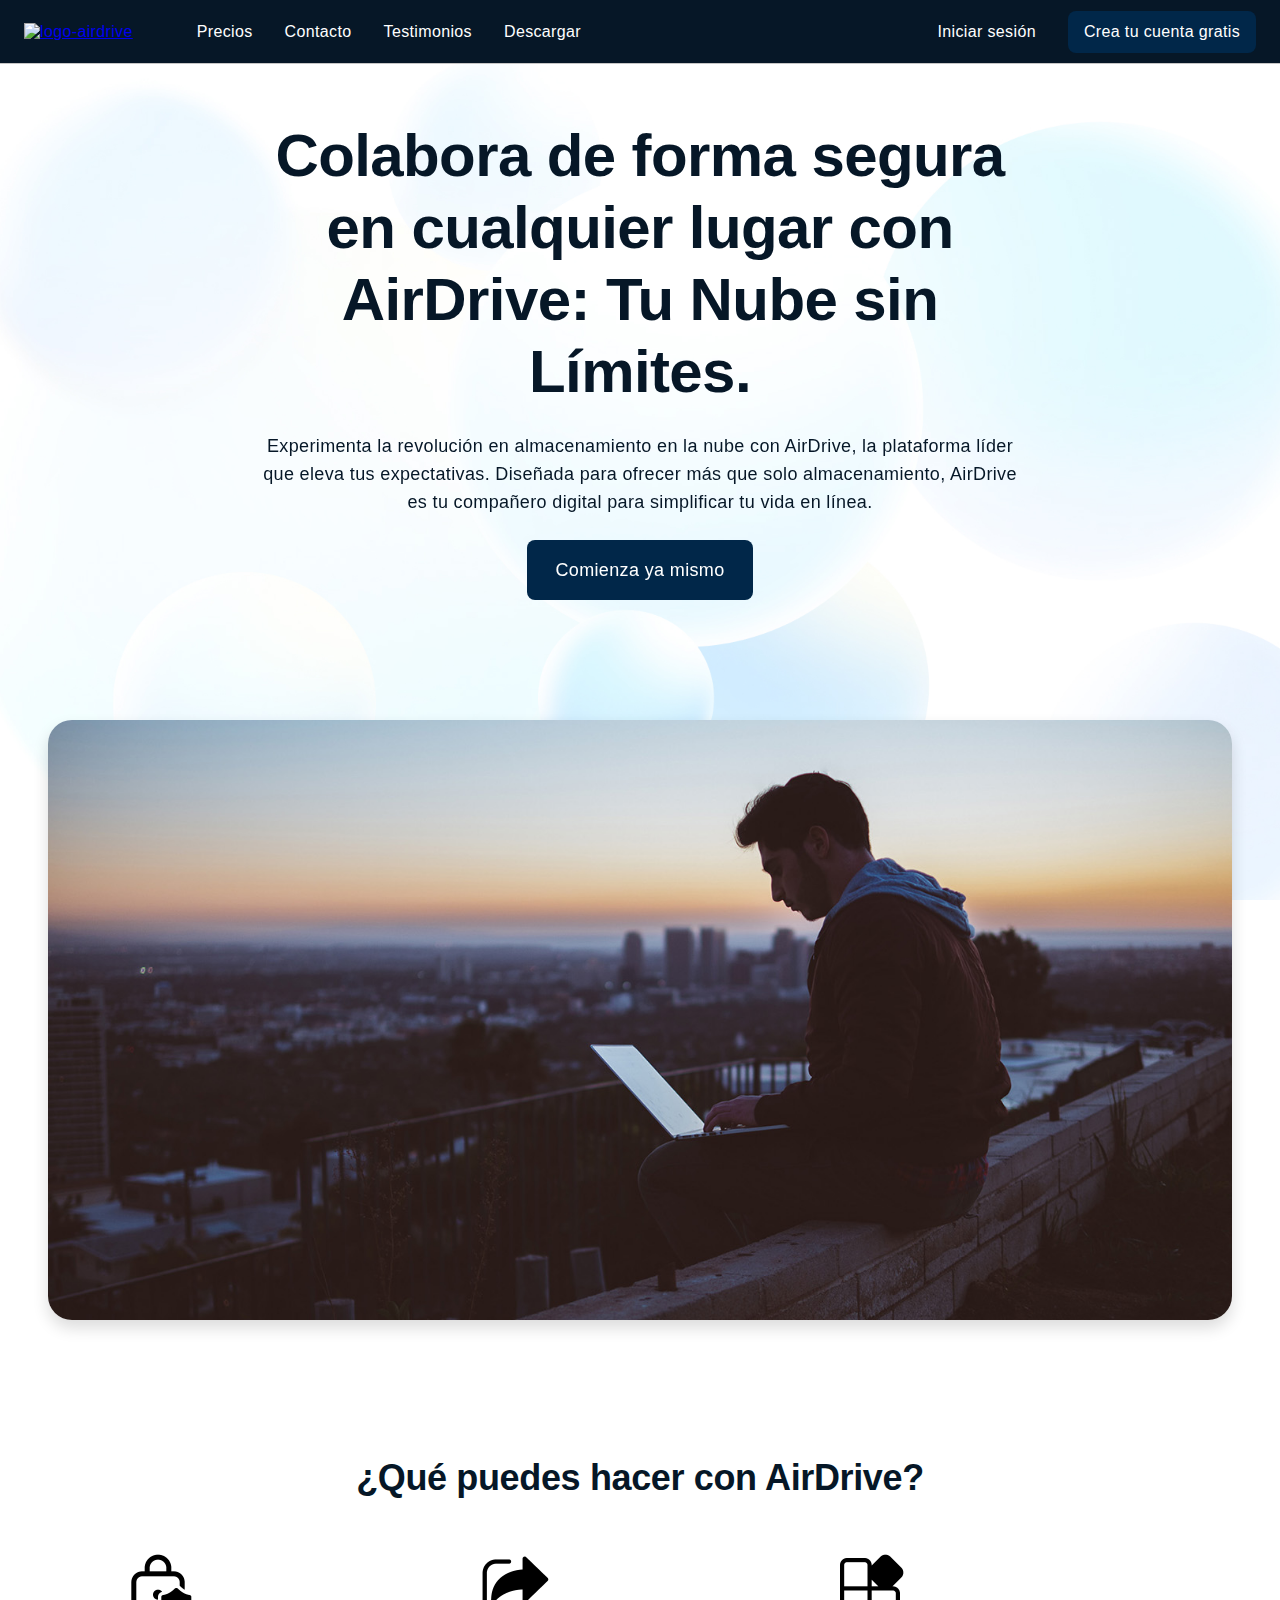
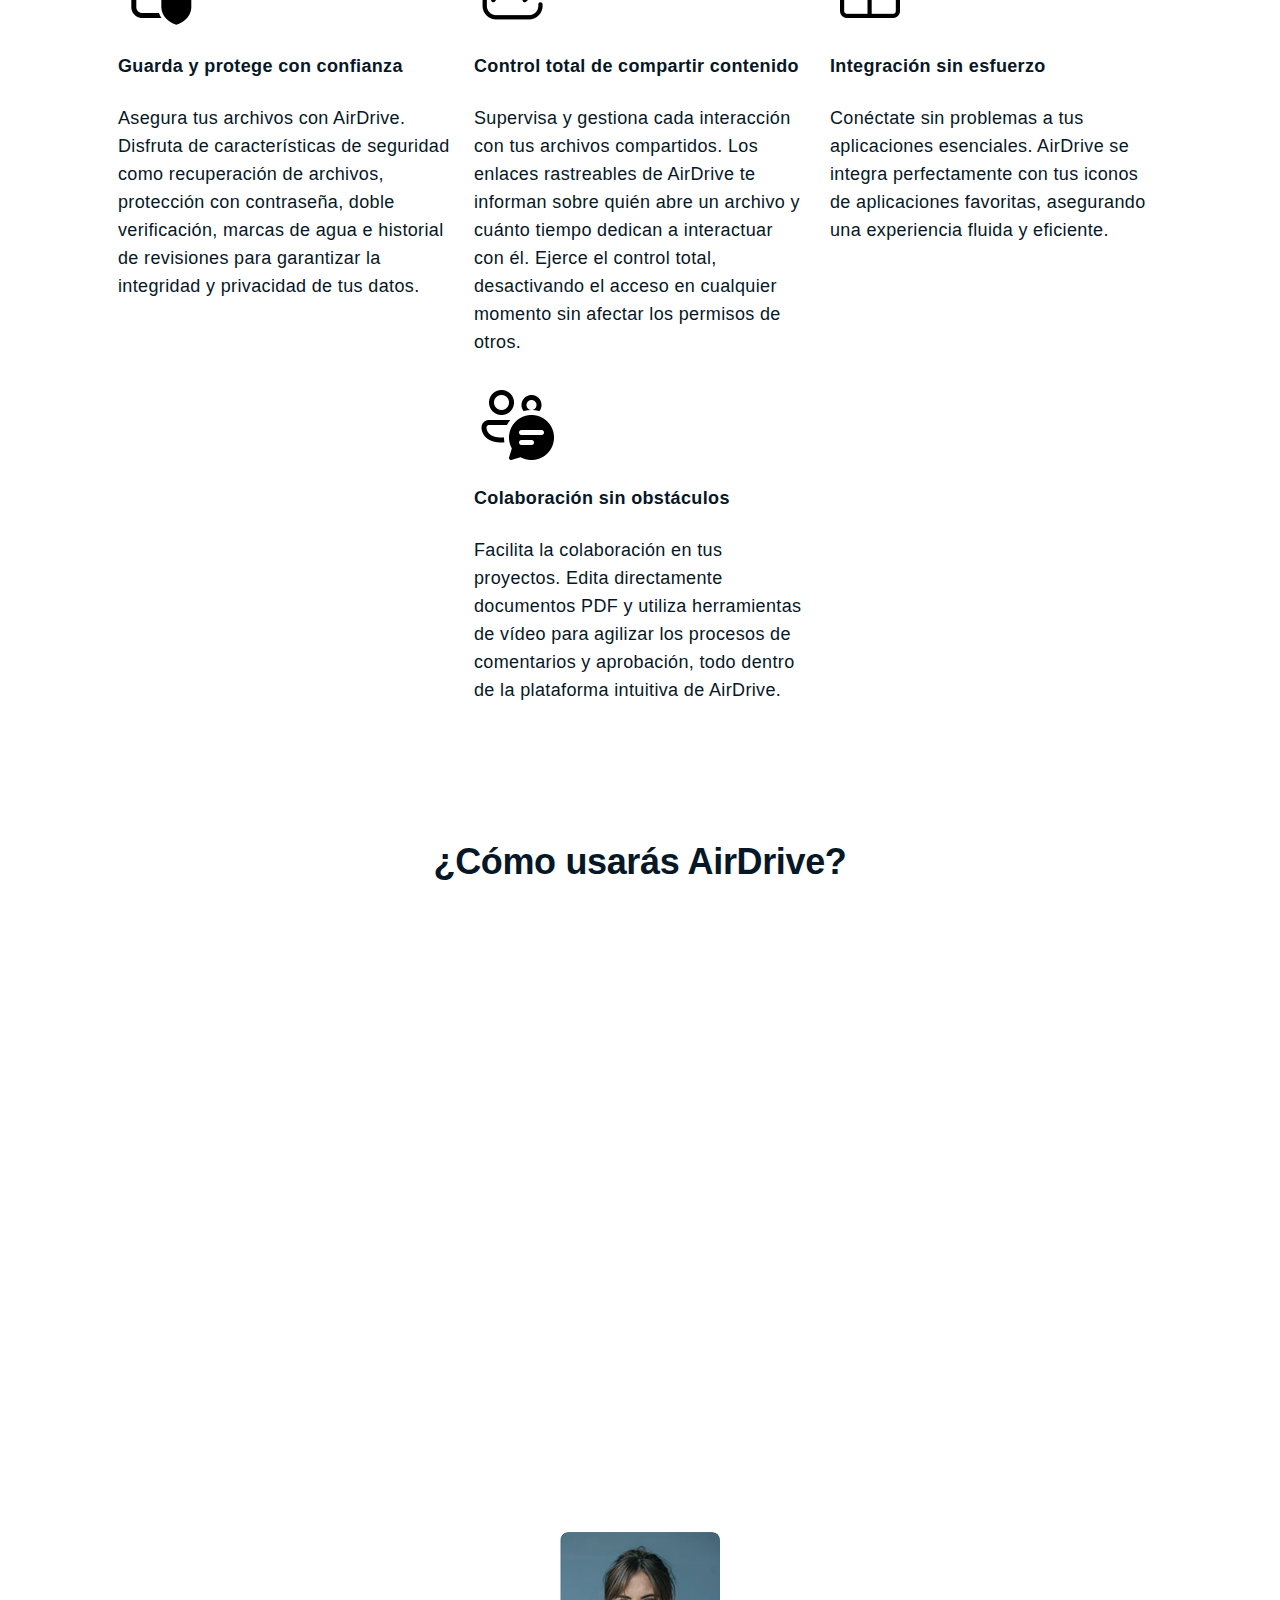
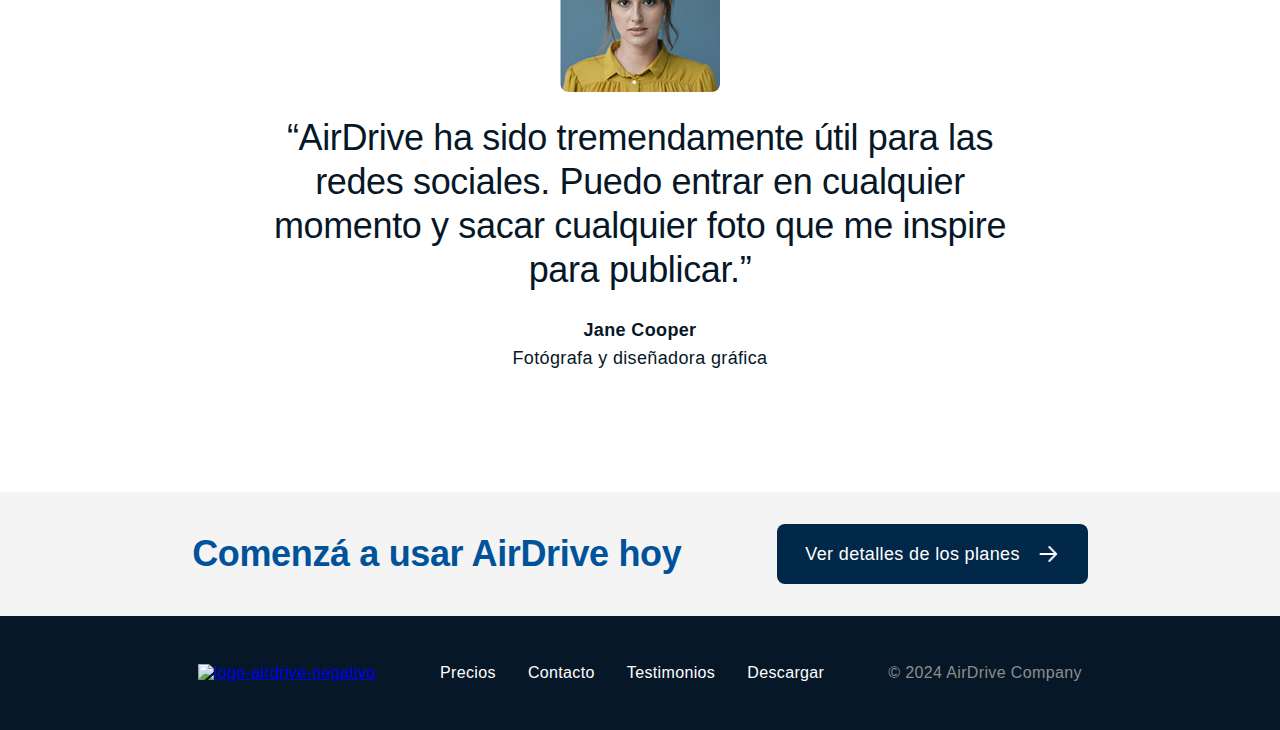
==== commit a2300ea0: "Se agregan animaciones" ====
--- a/index.html
+++ b/index.html
@@ -6,6 +6,7 @@
   <meta name="viewport" content="width=device-width, initial-scale=1.0" />
   <link rel="stylesheet" href="./css/styles.css" />
   <link rel="stylesheet" href="https://use.typekit.net/eij6lkj.css" />
+  <link href="https://unpkg.com/aos@2.3.1/dist/aos.css" rel="stylesheet">
   <title>AirDrive</title>
 </head>
 
@@ -29,7 +30,9 @@
 
   <div class="contenedor__header"></div>
 
-  <header class="header__index">
+  <header class="header__index" data-aos="fade-down"
+  data-aos-easing="linear"
+  data-aos-duration="1500">
     <h1 class="header__titulo--index">
       Colabora de forma segura en cualquier lugar con AirDrive: Tu Nube sin
       Límites.
@@ -100,7 +103,7 @@
   <section class="section__index--2">
     <h2>¿Cómo usarás AirDrive?</h2>
 
-    <div class="section__contenedorindex--2">
+    <div class="section__contenedorindex--2" data-aos="fade-up-right">
       <h3>Para trabajar</h3>
       <p>
         Trabaja con eficiencia con tus compañeros de equipo y clientes,
@@ -113,7 +116,7 @@
       </button>
     </div>
 
-    <div class="section__contenedorindex--2">
+    <div class="section__contenedorindex--2" data-aos="fade-up-left">
       <h3>Para uso personal</h3>
       <p>
         Mantén todo lo importante para ti y tu familia a salvo en un solo
@@ -165,6 +168,12 @@
       </div>
     </div>
   </footer>
+
+  <script src="https://unpkg.com/aos@2.3.1/dist/aos.js"></script>
+  <script>
+    AOS.init();
+  </script>
+
 </body>
 
 </html>--- a/css/styles.css
+++ b/css/styles.css
@@ -382,6 +382,7 @@
   border-radius: 24px;
   object-fit: cover;
   object-position: top center;
+  box-shadow: 0px 8px 16px 0px rgba(0, 0, 0, 0.14);
 }
 @media (max-width: 992px) {
   .banner__index img {
@@ -841,6 +842,7 @@
   flex-shrink: 0;
   border-radius: 24px;
   object-fit: cover;
+  box-shadow: 0px 8px 16px 0px rgba(0, 0, 0, 0.14);
 }
 @media (max-width: 1200px) {
   .header__imagen--descargar {
